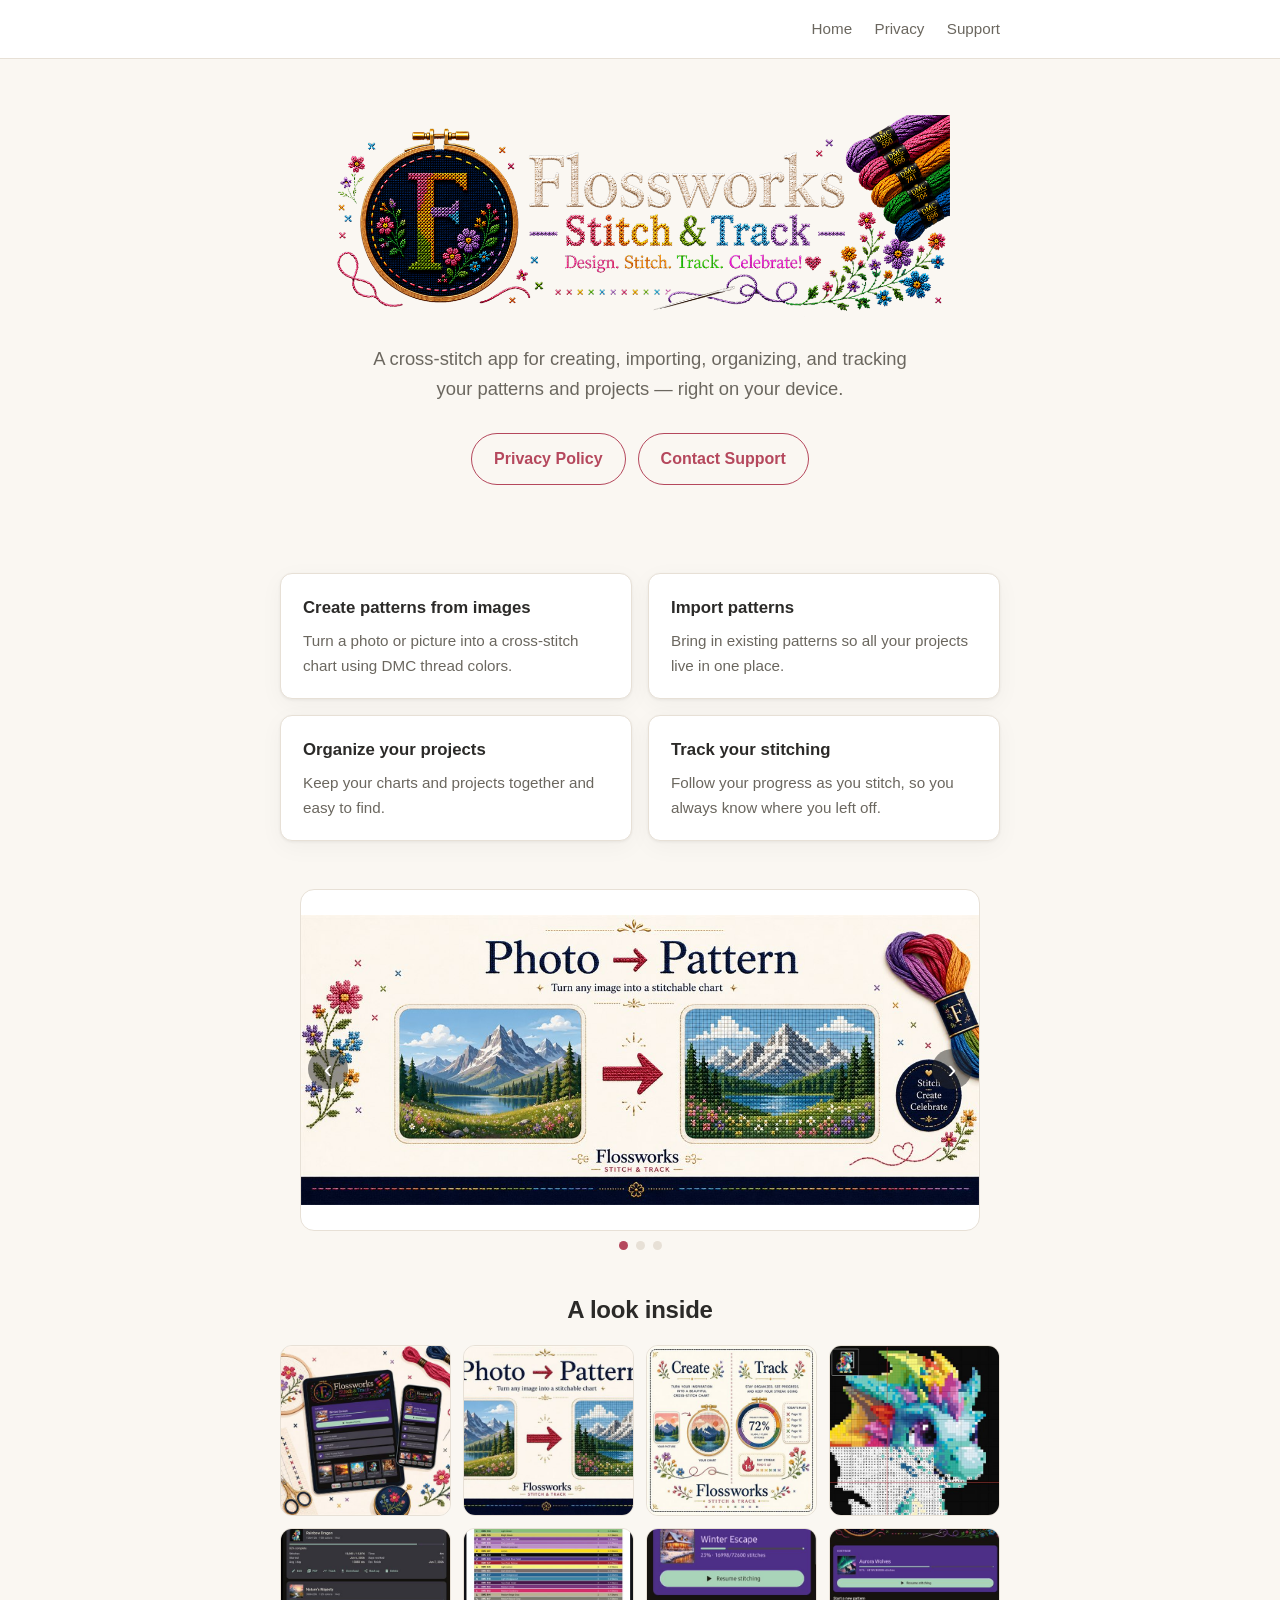
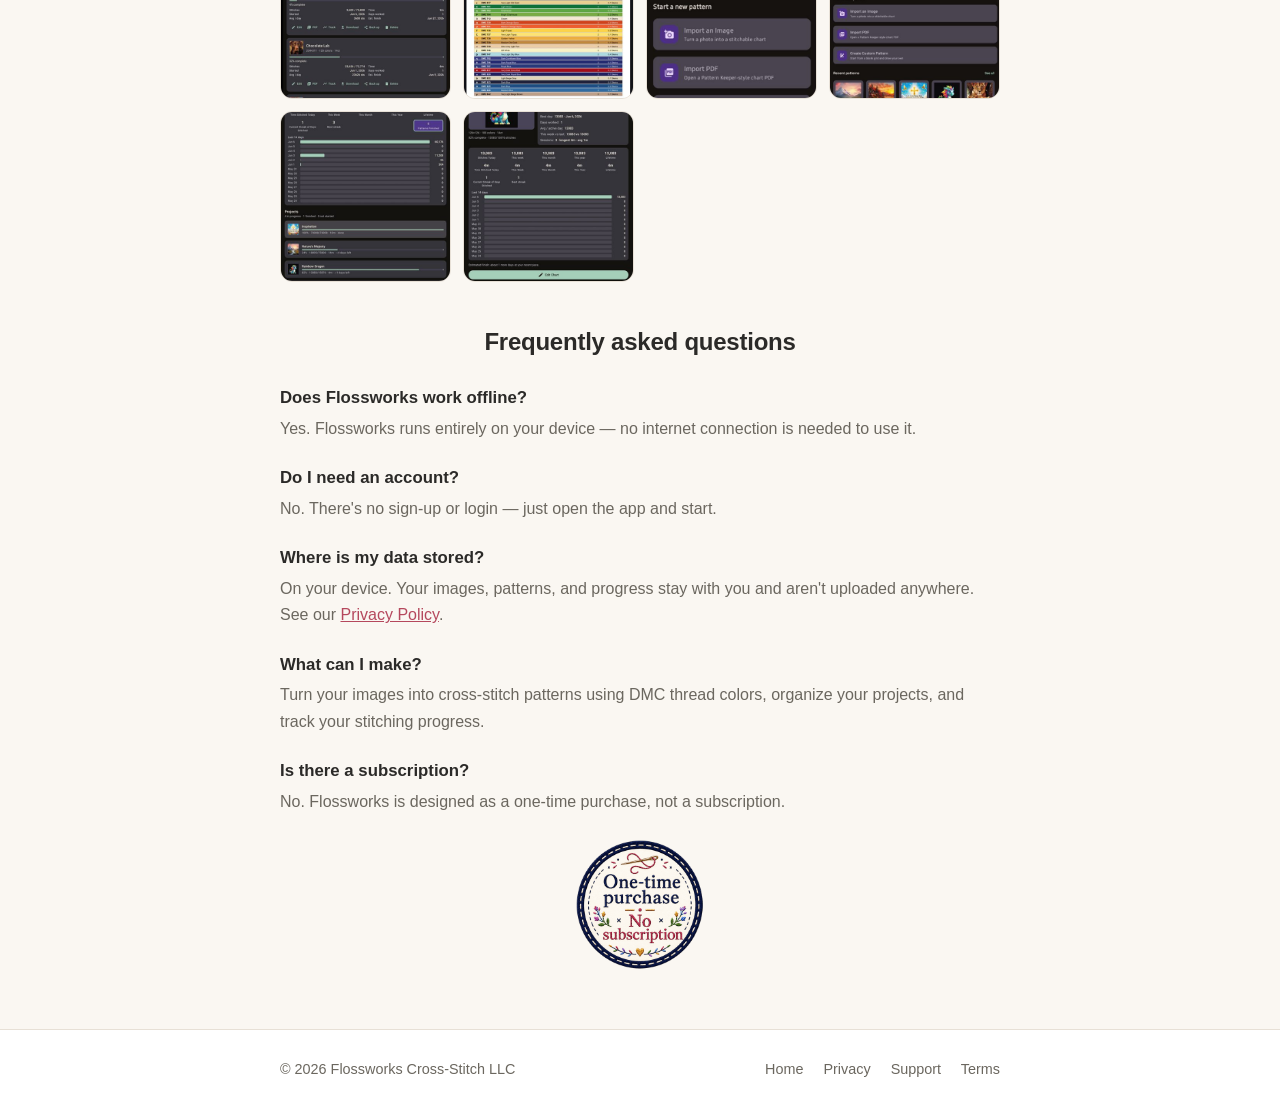
==== index.html @ 001a406a "Add auto-rotating featured strip above the grid (pause/reduced-motion aware); cache-bust v3" ====
<!DOCTYPE html>
<html lang="en">
<head>
  <meta charset="utf-8">
  <meta name="viewport" content="width=device-width, initial-scale=1">
  <title>Flossworks – Stitch &amp; Track | Cross-Stitch Pattern App</title>
  <meta name="description" content="Flossworks – Stitch & Track is a cross-stitch app that helps you create, import, organize, and track cross-stitch patterns and projects.">
  <link rel="canonical" href="https://flossworkscross-stitch.com/">
  <link rel="icon" href="/assets/favicon.png">
  <meta property="og:type" content="website">
  <meta property="og:title" content="Flossworks – Stitch &amp; Track">
  <meta property="og:description" content="Create, import, organize, and track cross-stitch patterns and projects — right on your device.">
  <meta property="og:url" content="https://flossworkscross-stitch.com/">
  <meta property="og:image" content="https://flossworkscross-stitch.com/assets/marketing/og-image.jpg">
  <meta property="og:image:width" content="1200">
  <meta property="og:image:height" content="630">
  <meta name="twitter:card" content="summary_large_image">
  <link rel="stylesheet" href="/styles.css?v=3">
</head>
<body>
  <header class="site-header">
    <div class="wrap">
      <nav class="nav" aria-label="Primary">
        <a href="/">Home</a>
        <a href="/privacy">Privacy</a>
        <a href="/support">Support</a>
      </nav>
    </div>
  </header>

  <main>
    <section class="hero">
      <div class="wrap">
        <h1 class="visually-hidden">Flossworks – Stitch &amp; Track</h1>
        <img class="hero-banner" src="/assets/banner.png" width="1200" height="400"
             alt="Flossworks – Stitch &amp; Track: Design. Stitch. Track. Celebrate!">
        <p class="tagline">A cross-stitch app for creating, importing, organizing, and tracking your patterns and projects — right on your device.</p>
        <div class="btn-row">
          <!-- Do NOT add a "Get it on Google Play" badge until the Play listing is confirmed live. -->
          <a class="btn secondary" href="/privacy">Privacy Policy</a>
          <a class="btn secondary" href="/support">Contact Support</a>
        </div>
      </div>
    </section>

    <section class="wrap">
      <div class="features">
        <div class="card">
          <h3>Create patterns from images</h3>
          <p>Turn a photo or picture into a cross-stitch chart using DMC thread colors.</p>
        </div>
        <div class="card">
          <h3>Import patterns</h3>
          <p>Bring in existing patterns so all your projects live in one place.</p>
        </div>
        <div class="card">
          <h3>Organize your projects</h3>
          <p>Keep your charts and projects together and easy to find.</p>
        </div>
        <div class="card">
          <h3>Track your stitching</h3>
          <p>Follow your progress as you stitch, so you always know where you left off.</p>
        </div>
      </div>
    </section>

    <section class="wrap featured-section">
      <div class="featured" data-featured aria-roledescription="carousel" aria-label="Featured highlights">
        <div class="featured-viewport">
          <ul class="featured-track">
            <li class="fslide"><img src="/assets/marketing/photo-to-pattern.jpg" width="1100" height="471" alt="Turn any photo into a stitchable cross-stitch chart"></li>
            <li class="fslide"><img src="/assets/marketing/create-track.jpg" width="900" height="900" alt="Create a chart from your picture, then track your stitching"></li>
            <li class="fslide"><img src="/assets/marketing/tablet-and-phone.jpg" width="1200" height="900" alt="Flossworks on a tablet and a phone"></li>
          </ul>
        </div>
        <button class="featured-btn prev" type="button" aria-label="Previous">&#8249;</button>
        <button class="featured-btn next" type="button" aria-label="Next">&#8250;</button>
        <div class="featured-dots"></div>
      </div>
    </section>

    <section class="wrap gallery-section">
      <h2 class="section-title">A look inside</h2>
      <ul class="gallery">
        <li><button class="gthumb" type="button" data-full="/assets/marketing/tablet-and-phone.jpg" data-cap="Create and track on phone or tablet"><img src="/assets/thumbs/tablet-and-phone.jpg" width="440" height="440" alt="Flossworks on a tablet and a phone" loading="lazy"></button></li>
        <li><button class="gthumb" type="button" data-full="/assets/marketing/photo-to-pattern.jpg" data-cap="Turn any photo into a stitchable chart"><img src="/assets/thumbs/photo-to-pattern.jpg" width="440" height="440" alt="Photo to pattern" loading="lazy"></button></li>
        <li><button class="gthumb" type="button" data-full="/assets/marketing/create-track.jpg" data-cap="Create your chart, then track every stitch"><img src="/assets/thumbs/create-track.jpg" width="440" height="440" alt="Create and track" loading="lazy"></button></li>
        <li><button class="gthumb" type="button" data-full="/assets/shots/tracker.png" data-cap="Track every stitch — live mini-map and per-color progress"><img src="/assets/thumbs/tracker.jpg" width="440" height="440" alt="Stitch tracker" loading="lazy"></button></li>
        <li><button class="gthumb" type="button" data-full="/assets/shots/import.png" data-cap="Import images, PDFs, backups — or create your own"><img src="/assets/thumbs/import.jpg" width="440" height="440" alt="Import options" loading="lazy"></button></li>
        <li><button class="gthumb" type="button" data-full="/assets/shots/legend.png" data-cap="Full DMC thread legend"><img src="/assets/thumbs/legend.jpg" width="440" height="440" alt="DMC thread legend" loading="lazy"></button></li>
        <li><button class="gthumb" type="button" data-full="/assets/shots/home-phone.png" data-cap="Home — on your phone"><img src="/assets/thumbs/home-phone.jpg" width="440" height="440" alt="Home on a phone" loading="lazy"></button></li>
        <li><button class="gthumb" type="button" data-full="/assets/shots/home-tablet.png" data-cap="Home — on your tablet"><img src="/assets/thumbs/home-tablet.jpg" width="440" height="440" alt="Home on a tablet" loading="lazy"></button></li>
        <li><button class="gthumb" type="button" data-full="/assets/shots/stats-overall.png" data-cap="Overall stats — lifetime stitches, streaks, and 14-day history"><img src="/assets/thumbs/stats-overall.jpg" width="440" height="440" alt="Overall stats and progress" loading="lazy"></button></li>
        <li><button class="gthumb" type="button" data-full="/assets/shots/stats-pattern.png" data-cap="Per-pattern stats — pace, sessions, and finish estimate"><img src="/assets/thumbs/stats-pattern.jpg" width="440" height="440" alt="Per-pattern stats and progress" loading="lazy"></button></li>
      </ul>
    </section>

    <div class="lightbox" id="lightbox" hidden role="dialog" aria-label="Screenshot viewer">
      <button class="lb-btn lb-close" type="button" aria-label="Close">&times;</button>
      <button class="lb-btn lb-prev" type="button" aria-label="Previous">&#8249;</button>
      <figure class="lb-figure">
        <img class="lb-img" src="" alt="">
        <figcaption class="lb-cap"></figcaption>
      </figure>
      <button class="lb-btn lb-next" type="button" aria-label="Next">&#8250;</button>
    </div>

    <section class="wrap faq">
      <h2>Frequently asked questions</h2>
      <h3>Does Flossworks work offline?</h3>
      <p>Yes. Flossworks runs entirely on your device — no internet connection is needed to use it.</p>
      <h3>Do I need an account?</h3>
      <p>No. There's no sign-up or login — just open the app and start.</p>
      <h3>Where is my data stored?</h3>
      <p>On your device. Your images, patterns, and progress stay with you and aren't uploaded anywhere. See our <a href="/privacy">Privacy Policy</a>.</p>
      <h3>What can I make?</h3>
      <p>Turn your images into cross-stitch patterns using DMC thread colors, organize your projects, and track your stitching progress.</p>
      <h3>Is there a subscription?</h3>
      <p>No. Flossworks is designed as a one-time purchase, not a subscription.</p>
      <img class="badge" src="/assets/marketing/no-subscription.png" width="440" height="440" alt="One-time purchase, no subscription">
    </section>
  </main>

  <footer class="site-footer">
    <div class="wrap">
      <div>&copy; 2026 Flossworks Cross-Stitch LLC</div>
      <nav aria-label="Footer">
        <a href="/">Home</a>
        <a href="/privacy">Privacy</a>
        <a href="/support">Support</a>
        <a href="/terms">Terms</a>
      </nav>
    </div>
  </footer>
  <script src="/site.js?v=3" defer></script>
</body>
</html>
---- styles.css ----
/* Flossworks website — shared styles
   Plain CSS, no dependencies. Edit colors via the :root variables below. */

:root {
  --bg: #faf7f2;
  --surface: #ffffff;
  --ink: #2b2a28;
  --muted: #6b675f;
  --accent: #b5485d;      /* cross-stitch floss red */
  --accent-dark: #8f3548;
  --line: #e7e0d6;
  --max-width: 760px;
  --radius: 12px;
  --shadow: 0 1px 3px rgba(0, 0, 0, 0.06), 0 6px 24px rgba(0, 0, 0, 0.04);
}

* { box-sizing: border-box; }

html { -webkit-text-size-adjust: 100%; }

body {
  margin: 0;
  background: var(--bg);
  color: var(--ink);
  font: 16px/1.65 -apple-system, BlinkMacSystemFont, "Segoe UI", Roboto, Helvetica, Arial, sans-serif;
}

a { color: var(--accent); }
a:hover { color: var(--accent-dark); }

.wrap {
  max-width: var(--max-width);
  margin: 0 auto;
  padding: 0 20px;
}

/* Header / nav */
.site-header {
  border-bottom: 1px solid var(--line);
  background: var(--surface);
}
.site-header .wrap {
  display: flex;
  align-items: center;
  justify-content: flex-end;
  gap: 16px;
  padding-top: 16px;
  padding-bottom: 16px;
  flex-wrap: wrap;
}
.nav a {
  margin-left: 18px;
  text-decoration: none;
  color: var(--muted);
  font-size: 0.95rem;
}
.nav a:hover { color: var(--accent); }

/* Visually hidden but available to screen readers / SEO */
.visually-hidden {
  position: absolute;
  width: 1px; height: 1px;
  padding: 0; margin: -1px;
  overflow: hidden;
  clip: rect(0, 0, 0, 0);
  white-space: nowrap;
  border: 0;
}

/* Hero */
.hero {
  padding: 56px 0 40px;
  text-align: center;
}
.hero h1 {
  font-size: 2.2rem;
  line-height: 1.15;
  margin: 0 0 12px;
  letter-spacing: -0.02em;
}
.hero-banner {
  display: block;
  width: 100%;
  max-width: 620px;
  height: auto;
  margin: 0 auto 22px;
}
.hero p.tagline {
  font-size: 1.15rem;
  color: var(--muted);
  max-width: 540px;
  margin: 0 auto 28px;
}

/* Buttons */
.btn {
  display: inline-block;
  padding: 12px 22px;
  border-radius: 999px;
  background: var(--accent);
  color: #fff;
  text-decoration: none;
  font-weight: 600;
  transition: background 0.15s ease;
}
.btn:hover { background: var(--accent-dark); color: #fff; }
.btn.secondary {
  background: transparent;
  color: var(--accent);
  border: 1.5px solid var(--accent);
}
.btn.secondary:hover { background: rgba(181, 72, 93, 0.08); color: var(--accent-dark); }
.btn-row { display: flex; gap: 12px; justify-content: center; flex-wrap: wrap; }

/* Feature cards */
.features {
  display: grid;
  grid-template-columns: repeat(2, 1fr);
  gap: 16px;
  margin: 48px 0;
}
.card {
  background: var(--surface);
  border: 1px solid var(--line);
  border-radius: var(--radius);
  padding: 20px 22px;
  box-shadow: var(--shadow);
}
.card h3 { margin: 0 0 6px; font-size: 1.05rem; }
.card p { margin: 0; color: var(--muted); font-size: 0.95rem; }

/* Marketing sections */
.section-title { text-align: center; font-size: 1.5rem; letter-spacing: -0.01em; margin: 8px 0 16px; }
/* Unified gallery + lightbox */
.gallery-section { margin: 40px auto; }
.gallery { list-style: none; margin: 16px 0 0; padding: 0; display: grid; grid-template-columns: repeat(auto-fill, minmax(150px, 1fr)); gap: 12px; }
.gallery li { margin: 0; }
.gthumb { display: block; width: 100%; padding: 0; border: 1px solid var(--line); border-radius: 12px; overflow: hidden; background: #fff; cursor: pointer; }
.gthumb img { display: block; width: 100%; height: auto; aspect-ratio: 1 / 1; object-fit: cover; transition: transform .2s ease; }
.gthumb:hover img, .gthumb:focus-visible img { transform: scale(1.05); }

.lightbox { position: fixed; inset: 0; background: rgba(20, 18, 16, .88); display: flex; align-items: center; justify-content: center; z-index: 1000; padding: 20px; }
.lightbox[hidden] { display: none; }
.lb-figure { margin: 0; text-align: center; }
.lb-img { max-width: 92vw; max-height: 80vh; width: auto; height: auto; border-radius: 12px; background: #fff; }
.lb-cap { color: #f3eee6; margin: 10px 0 0; font-size: .95rem; }
.lb-btn { position: absolute; background: rgba(255, 255, 255, .14); color: #fff; border: none; border-radius: 50%; cursor: pointer; line-height: 1; }
.lb-btn:hover { background: var(--accent); }
.lb-close { top: 16px; right: 18px; width: 44px; height: 44px; font-size: 1.9rem; }
.lb-prev, .lb-next { top: 50%; transform: translateY(-50%); width: 48px; height: 48px; font-size: 2rem; }
.lb-prev { left: 14px; }
.lb-next { right: 14px; }

/* Featured auto-rotating strip */
.featured-section { margin: 36px auto 8px; }
.featured { position: relative; max-width: 680px; margin: 0 auto; }
.featured-viewport { overflow: hidden; border-radius: 14px; border: 1px solid var(--line); background: #fff; }
.featured-track { display: flex; margin: 0; padding: 0; list-style: none; transition: transform .5s ease; }
.fslide { min-width: 100%; box-sizing: border-box; display: flex; align-items: center; justify-content: center; height: 340px; }
.fslide img { max-width: 100%; max-height: 340px; width: auto; height: auto; object-fit: contain; display: block; }
.featured-btn { position: absolute; top: 50%; transform: translateY(-50%); border: none; background: rgba(43, 42, 40, .5); color: #fff; width: 40px; height: 40px; border-radius: 50%; font-size: 1.6rem; line-height: 1; cursor: pointer; }
.featured-btn.prev { left: 8px; }
.featured-btn.next { right: 8px; }
.featured-btn:hover { background: var(--accent); }
.featured-dots { display: flex; gap: 8px; justify-content: center; margin-top: 10px; }
.featured-dots button { width: 9px; height: 9px; padding: 0; border: none; border-radius: 50%; background: var(--line); cursor: pointer; }
.featured-dots button[aria-current="true"] { background: var(--accent); }
@media (max-width: 600px) { .fslide { height: 240px; } .fslide img { max-height: 240px; } }

.badge { display: block; width: 150px; height: auto; margin: 16px auto 0; }

/* FAQ */
.faq { margin: 8px auto 40px; }
.faq h2 { text-align: center; font-size: 1.5rem; margin: 8px 0 4px; letter-spacing: -0.01em; }
.faq h3 { font-size: 1.05rem; margin: 22px 0 4px; }
.faq p { margin: 0; color: var(--muted); }

/* Content pages */
main.page { padding: 40px 0 64px; }
main.page h1 { font-size: 1.9rem; letter-spacing: -0.02em; margin: 0 0 4px; }
main.page h2 { font-size: 1.25rem; margin: 36px 0 8px; }
main.page h3 { font-size: 1.05rem; margin: 24px 0 4px; }
.effective { color: var(--muted); font-size: 0.9rem; margin: 0 0 8px; }
.lead { font-size: 1.05rem; color: var(--ink); }
main.page ul { padding-left: 22px; }
main.page li { margin: 4px 0; }

.callout {
  background: #fbf3e9;
  border: 1px solid #efd9bf;
  border-radius: var(--radius);
  padding: 14px 18px;
  margin: 20px 0;
  font-size: 0.95rem;
}

/* Footer */
.site-footer {
  border-top: 1px solid var(--line);
  background: var(--surface);
  margin-top: 48px;
}
.site-footer .wrap {
  padding: 28px 20px;
  display: flex;
  justify-content: space-between;
  gap: 16px;
  flex-wrap: wrap;
  font-size: 0.9rem;
  color: var(--muted);
}
.site-footer a { color: var(--muted); text-decoration: none; margin-left: 16px; }
.site-footer a:first-child { margin-left: 0; }
.site-footer a:hover { color: var(--accent); }

/* 404 */
.center-screen {
  min-height: 60vh;
  display: flex;
  flex-direction: column;
  align-items: center;
  justify-content: center;
  text-align: center;
  padding: 40px 20px;
}

@media (max-width: 600px) {
  .hero { padding: 44px 0 28px; }
  .hero h1 { font-size: 1.7rem; }
  .features { grid-template-columns: 1fr; }
  .site-footer .wrap { flex-direction: column; gap: 8px; }
  .site-footer a { margin-left: 0; margin-right: 16px; }
}
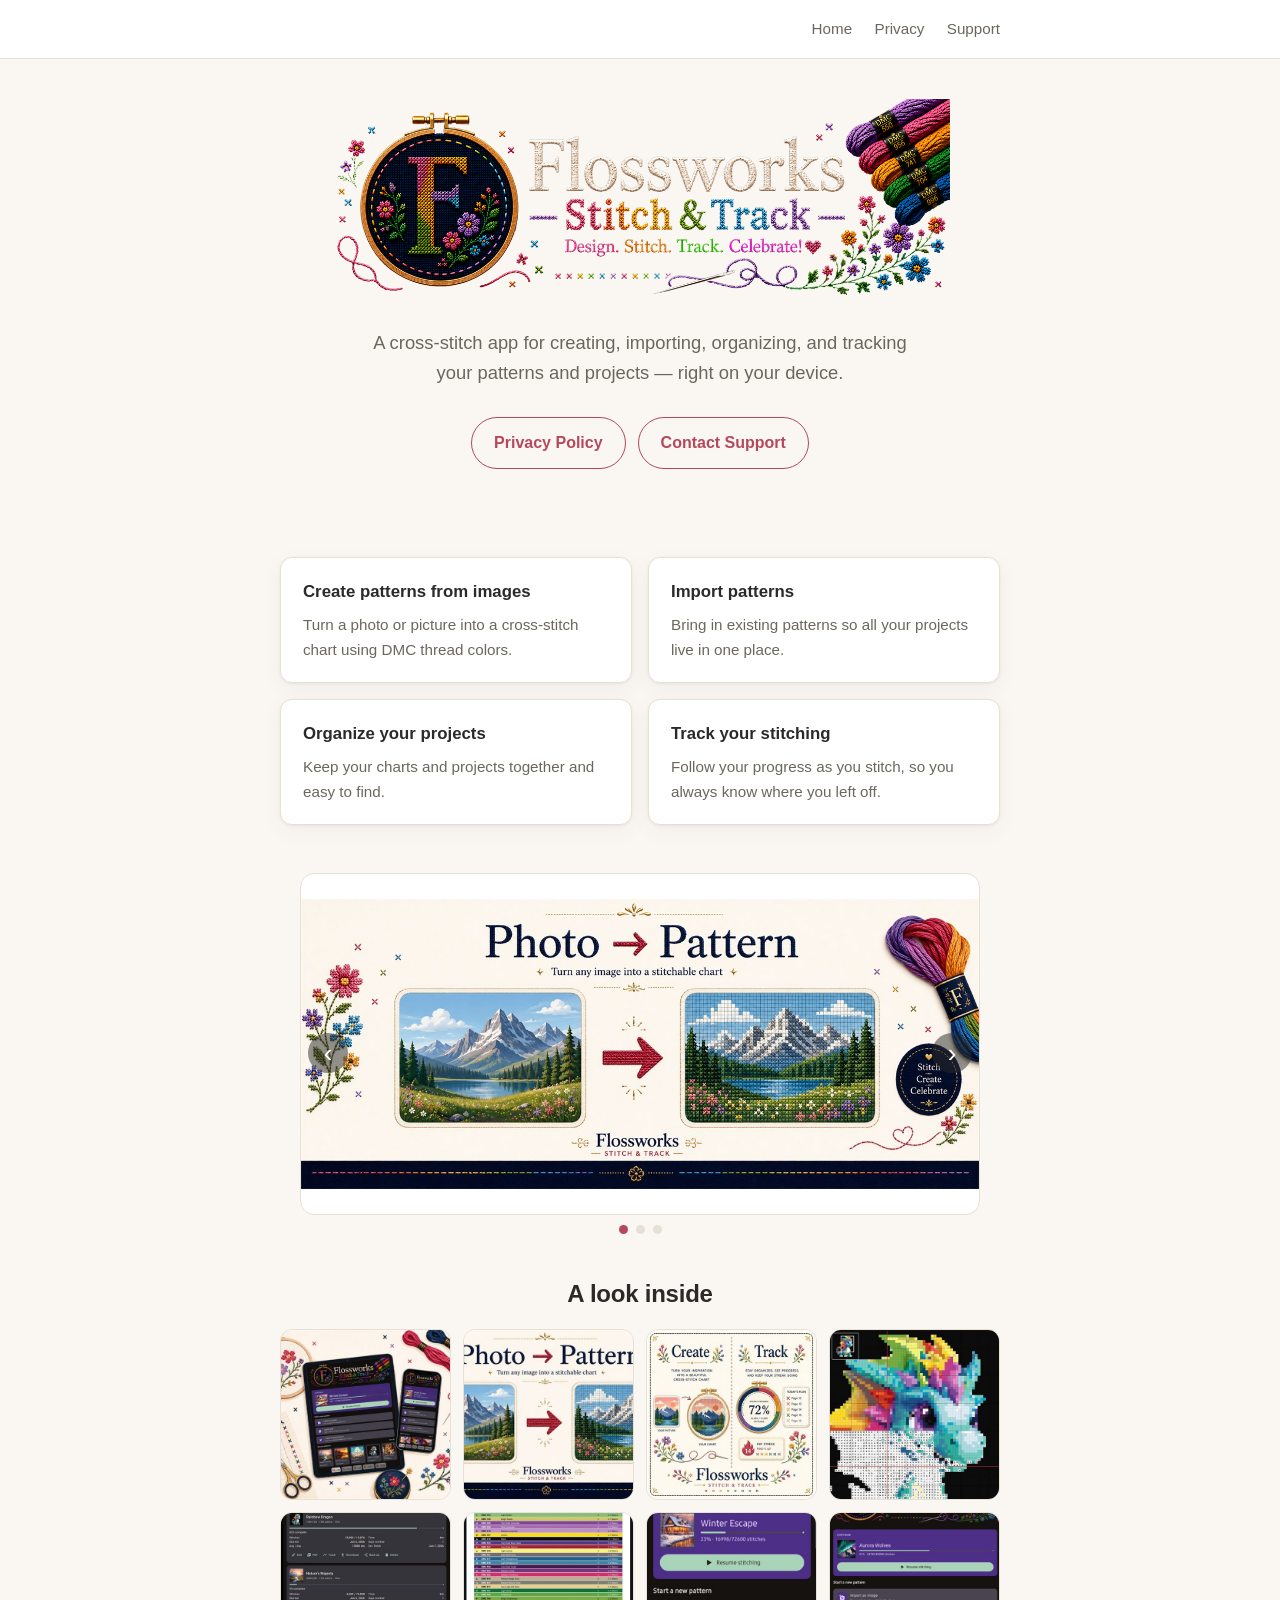
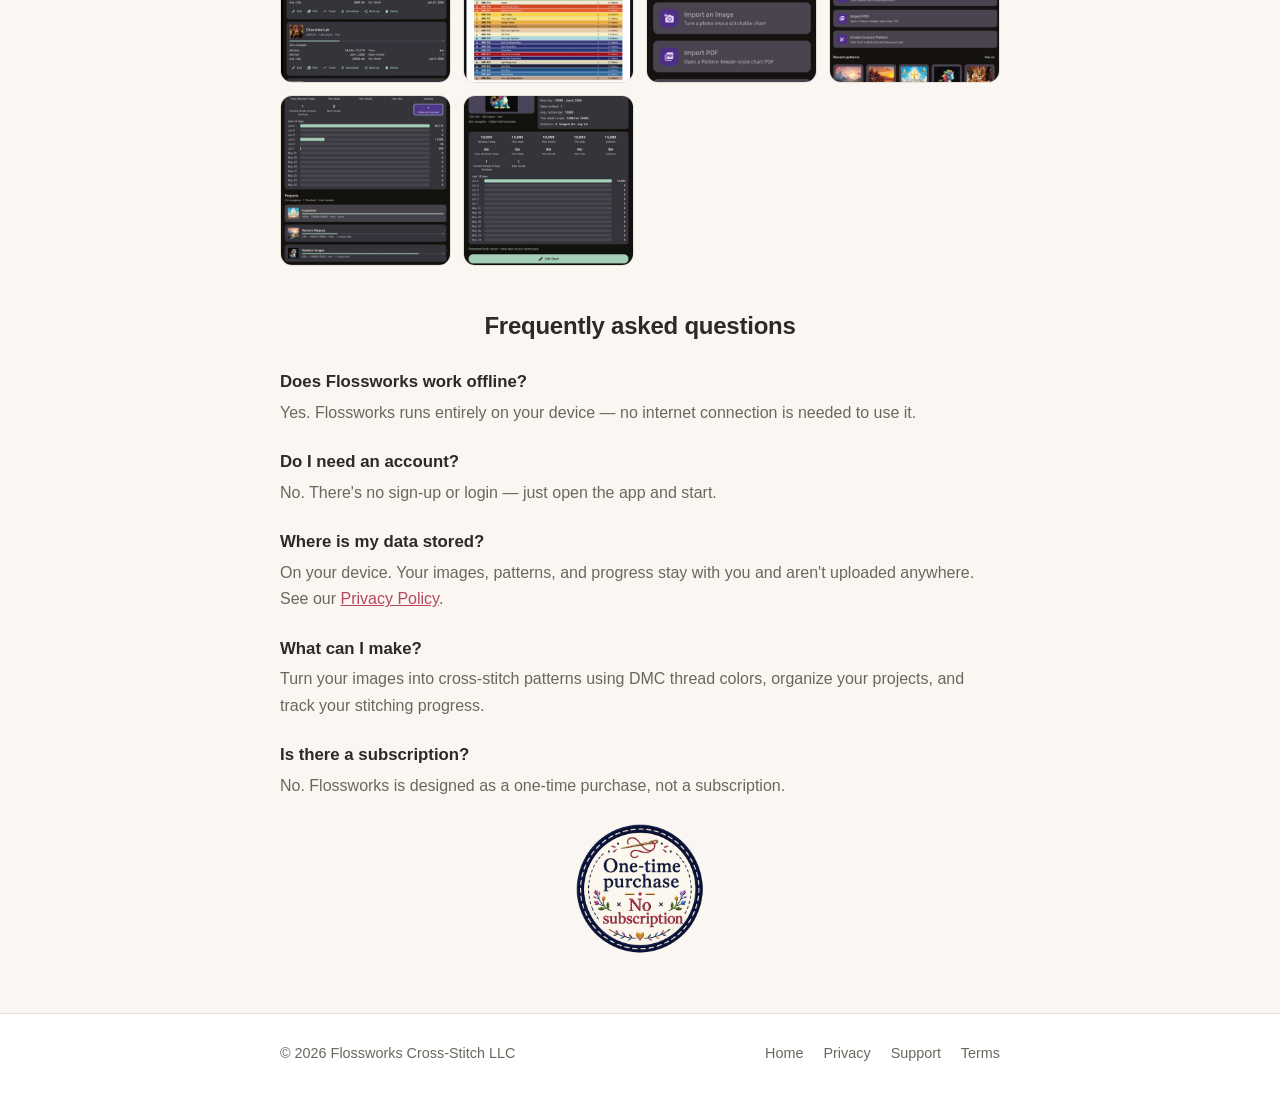
==== commit 5c606c70: "Align hero banner vertical position across all pages (equal top padding); cache-bust v4" ====
--- a/index.html
+++ b/index.html
@@ -15,7 +15,7 @@
   <meta property="og:image:width" content="1200">
   <meta property="og:image:height" content="630">
   <meta name="twitter:card" content="summary_large_image">
-  <link rel="stylesheet" href="/styles.css?v=3">
+  <link rel="stylesheet" href="/styles.css?v=4">
 </head>
 <body>
   <header class="site-header">
--- a/styles.css
+++ b/styles.css
@@ -69,7 +69,7 @@
 
 /* Hero */
 .hero {
-  padding: 56px 0 40px;
+  padding: 40px 0 40px;
   text-align: center;
 }
 .hero h1 {
@@ -225,7 +225,7 @@
 }
 
 @media (max-width: 600px) {
-  .hero { padding: 44px 0 28px; }
+  .hero { padding: 40px 0 28px; }
   .hero h1 { font-size: 1.7rem; }
   .features { grid-template-columns: 1fr; }
   .site-footer .wrap { flex-direction: column; gap: 8px; }
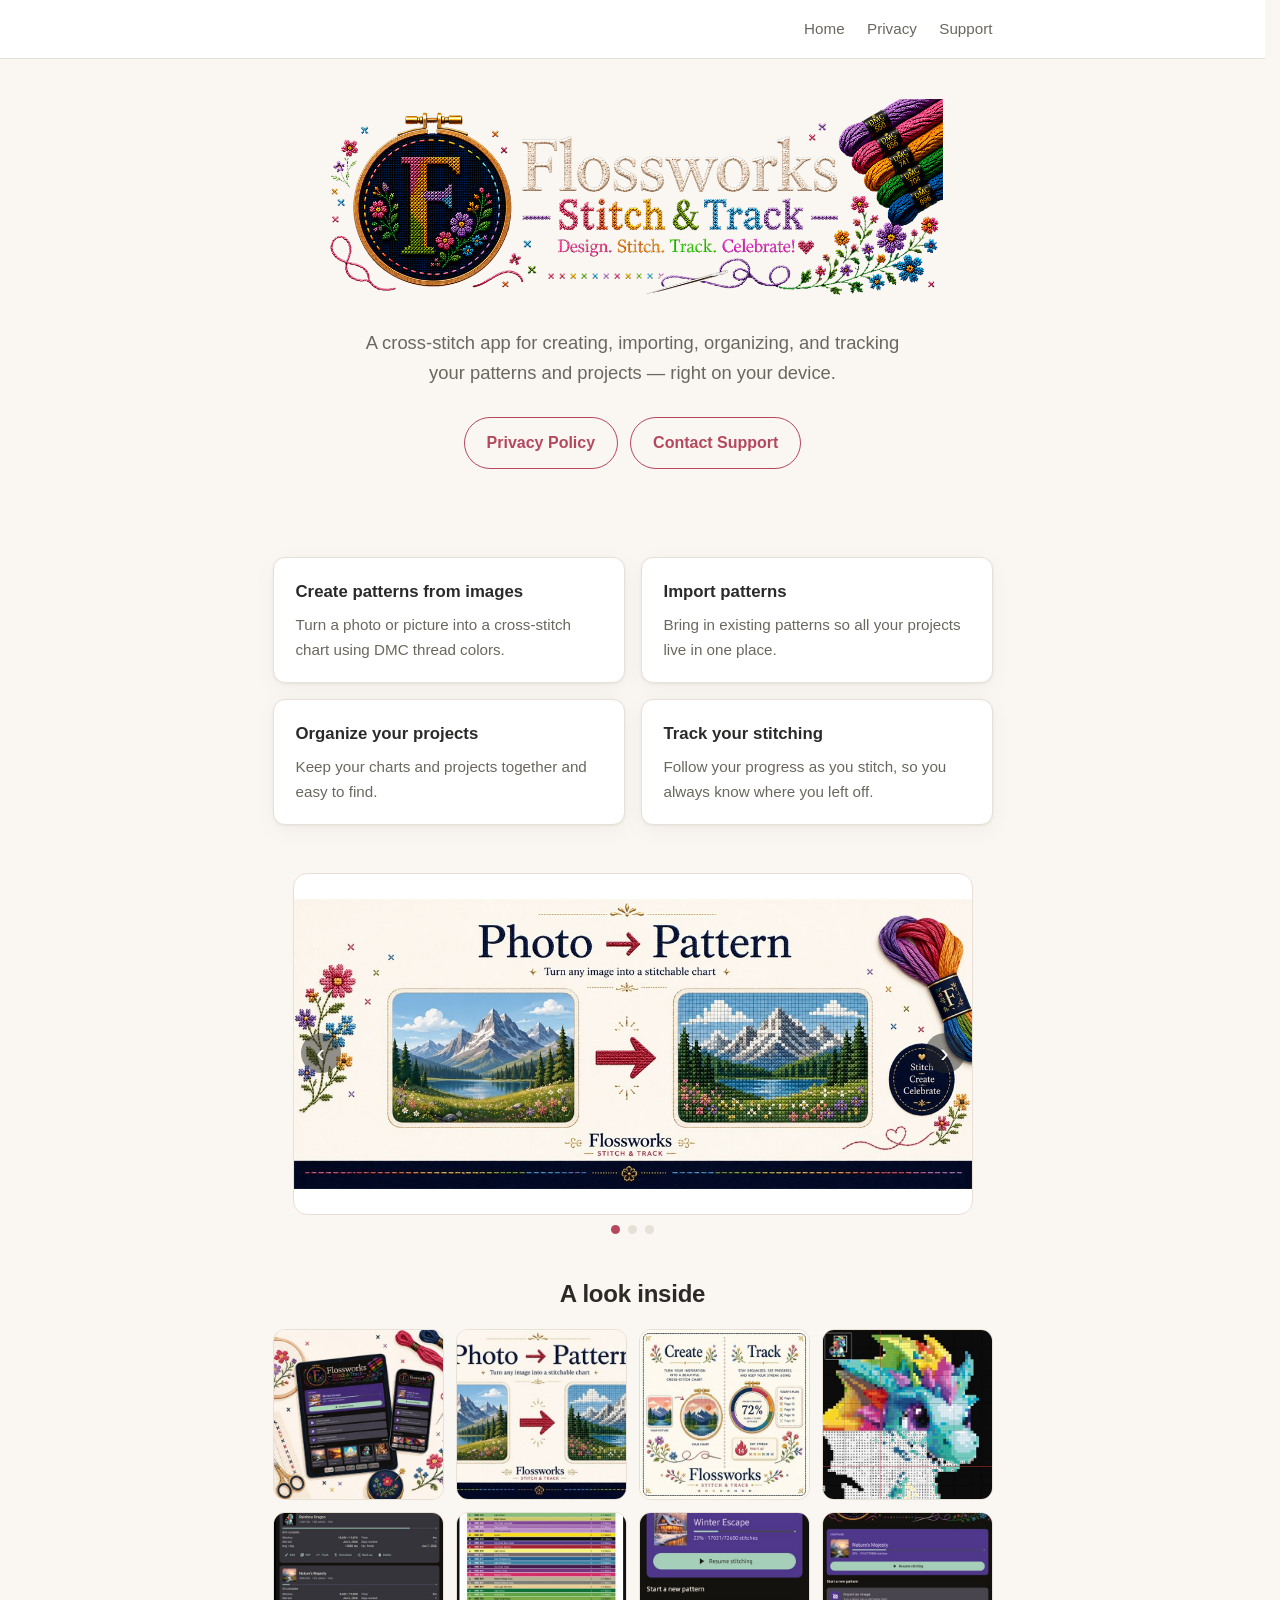
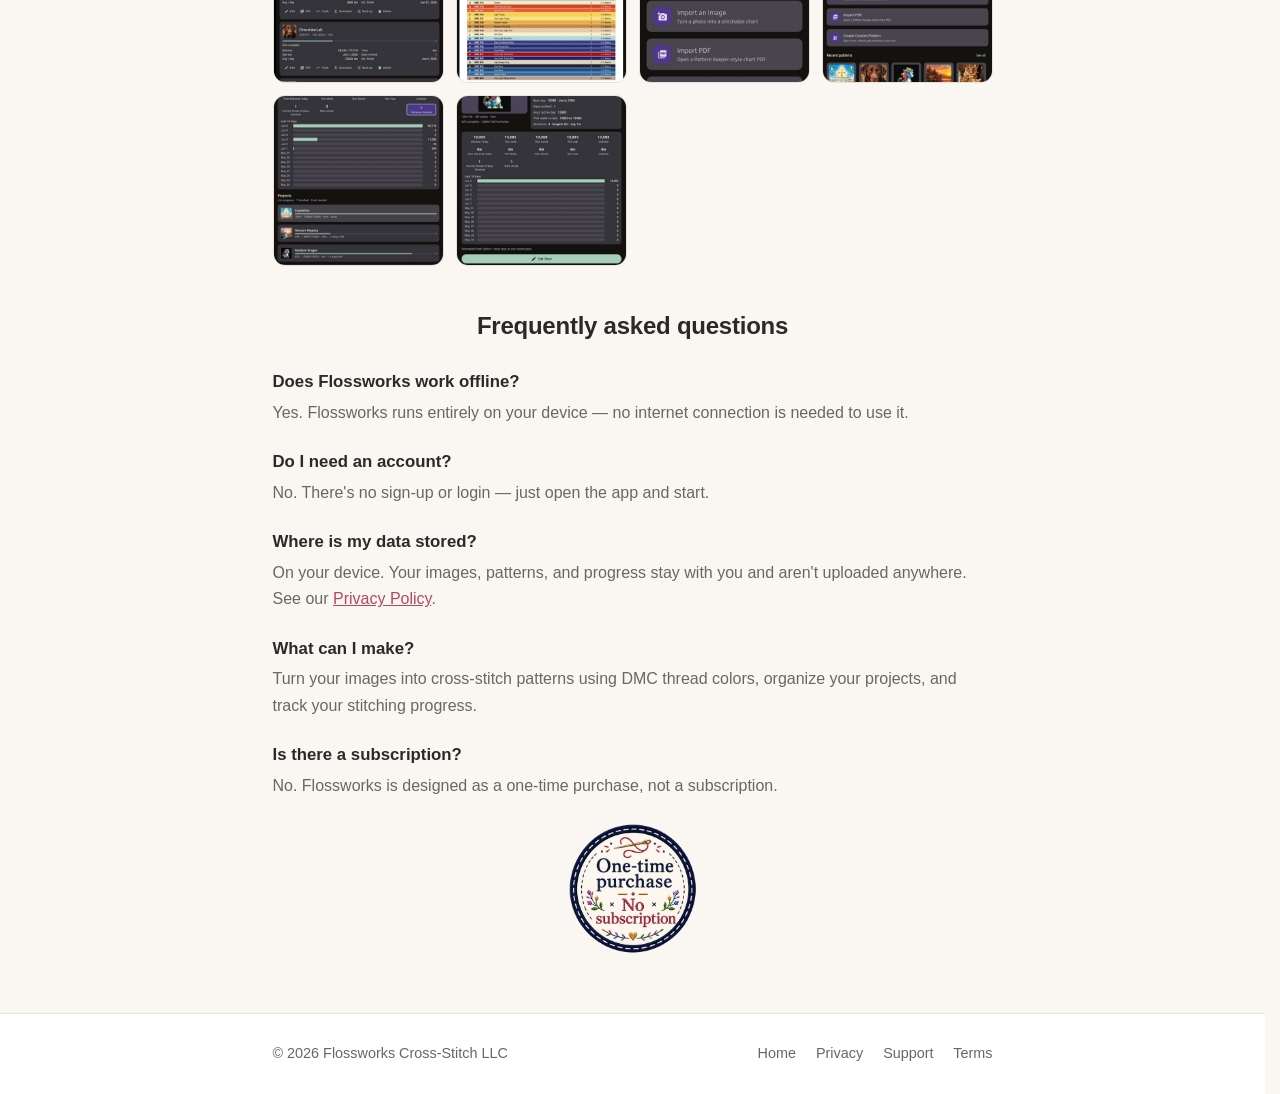
==== commit 65c3071d: "High-res home screenshots; reserve scrollbar gutter to stop horizontal banner shift on short pages; " ====
--- a/index.html
+++ b/index.html
@@ -15,7 +15,7 @@
   <meta property="og:image:width" content="1200">
   <meta property="og:image:height" content="630">
   <meta name="twitter:card" content="summary_large_image">
-  <link rel="stylesheet" href="/styles.css?v=4">
+  <link rel="stylesheet" href="/styles.css?v=5">
 </head>
 <body>
   <header class="site-header">
--- a/styles.css
+++ b/styles.css
@@ -16,7 +16,7 @@
 
 * { box-sizing: border-box; }
 
-html { -webkit-text-size-adjust: 100%; }
+html { -webkit-text-size-adjust: 100%; scrollbar-gutter: stable; overflow-y: scroll; }
 
 body {
   margin: 0;
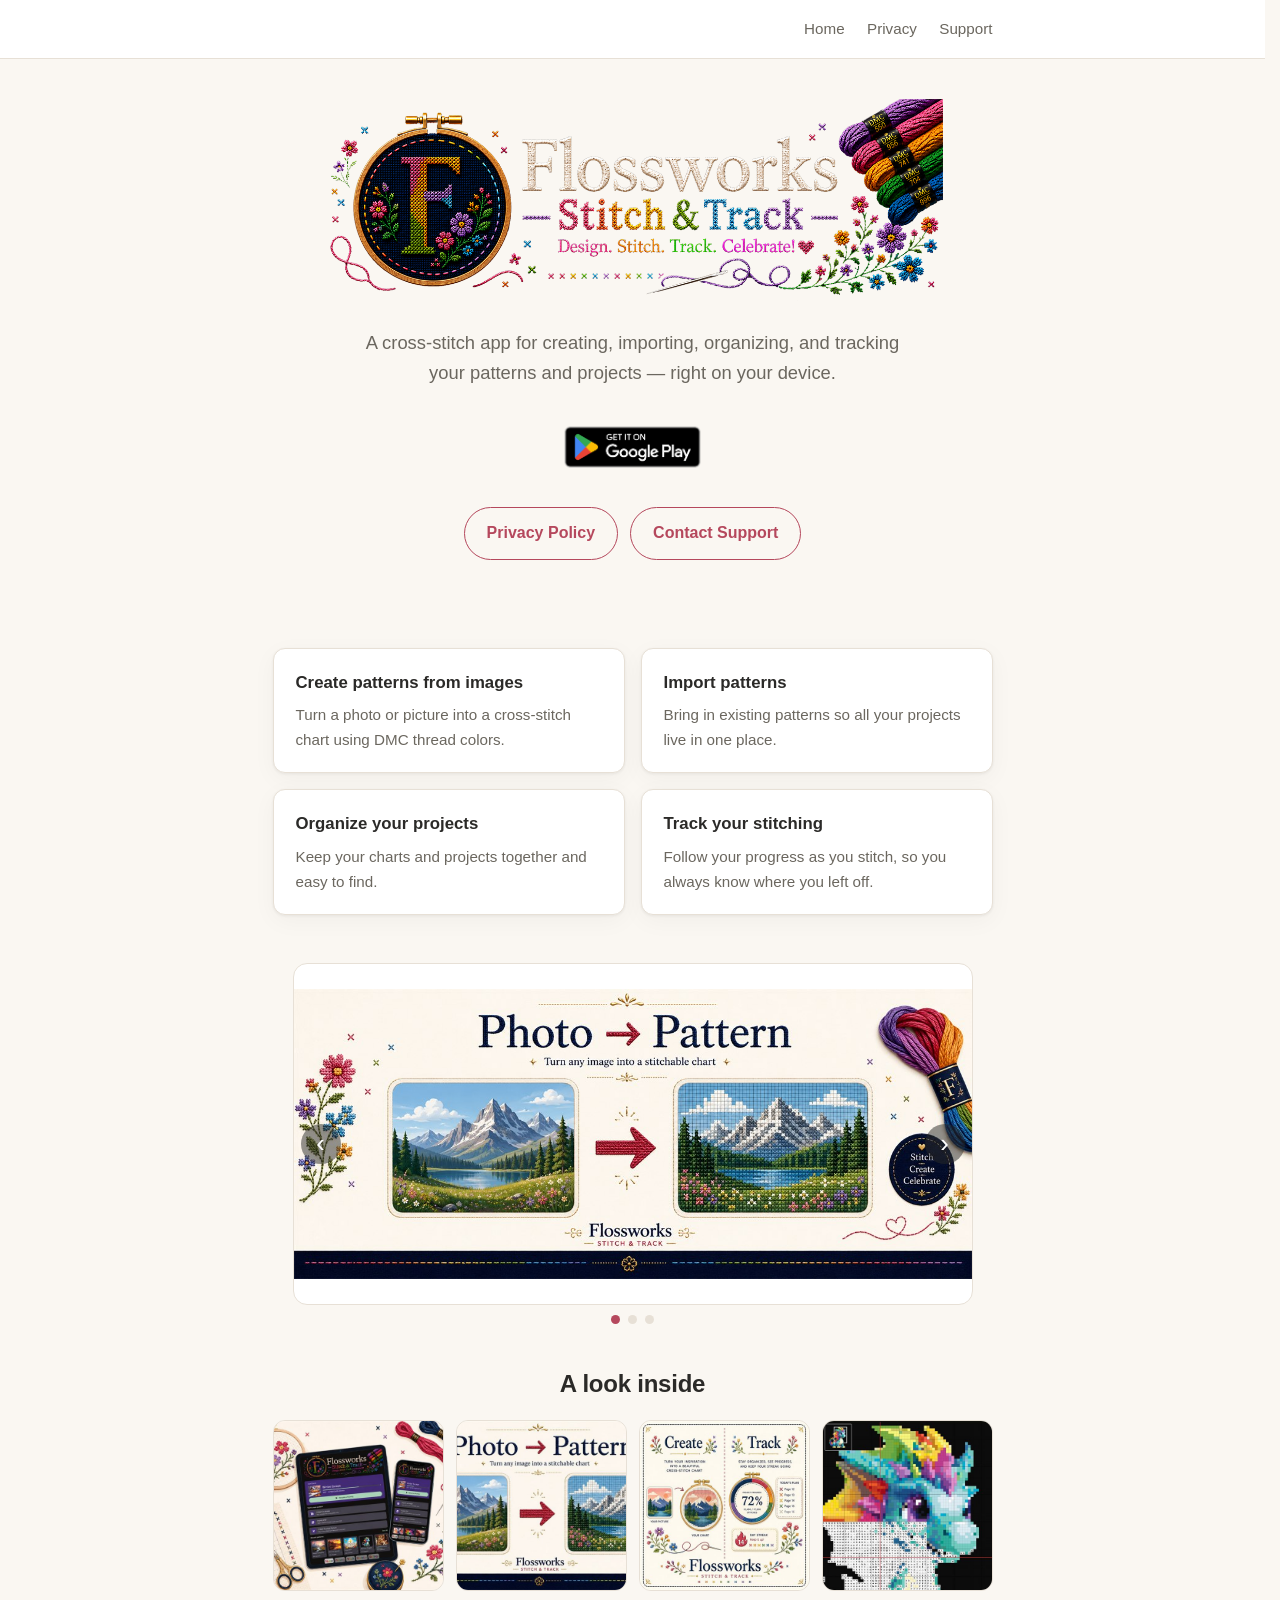
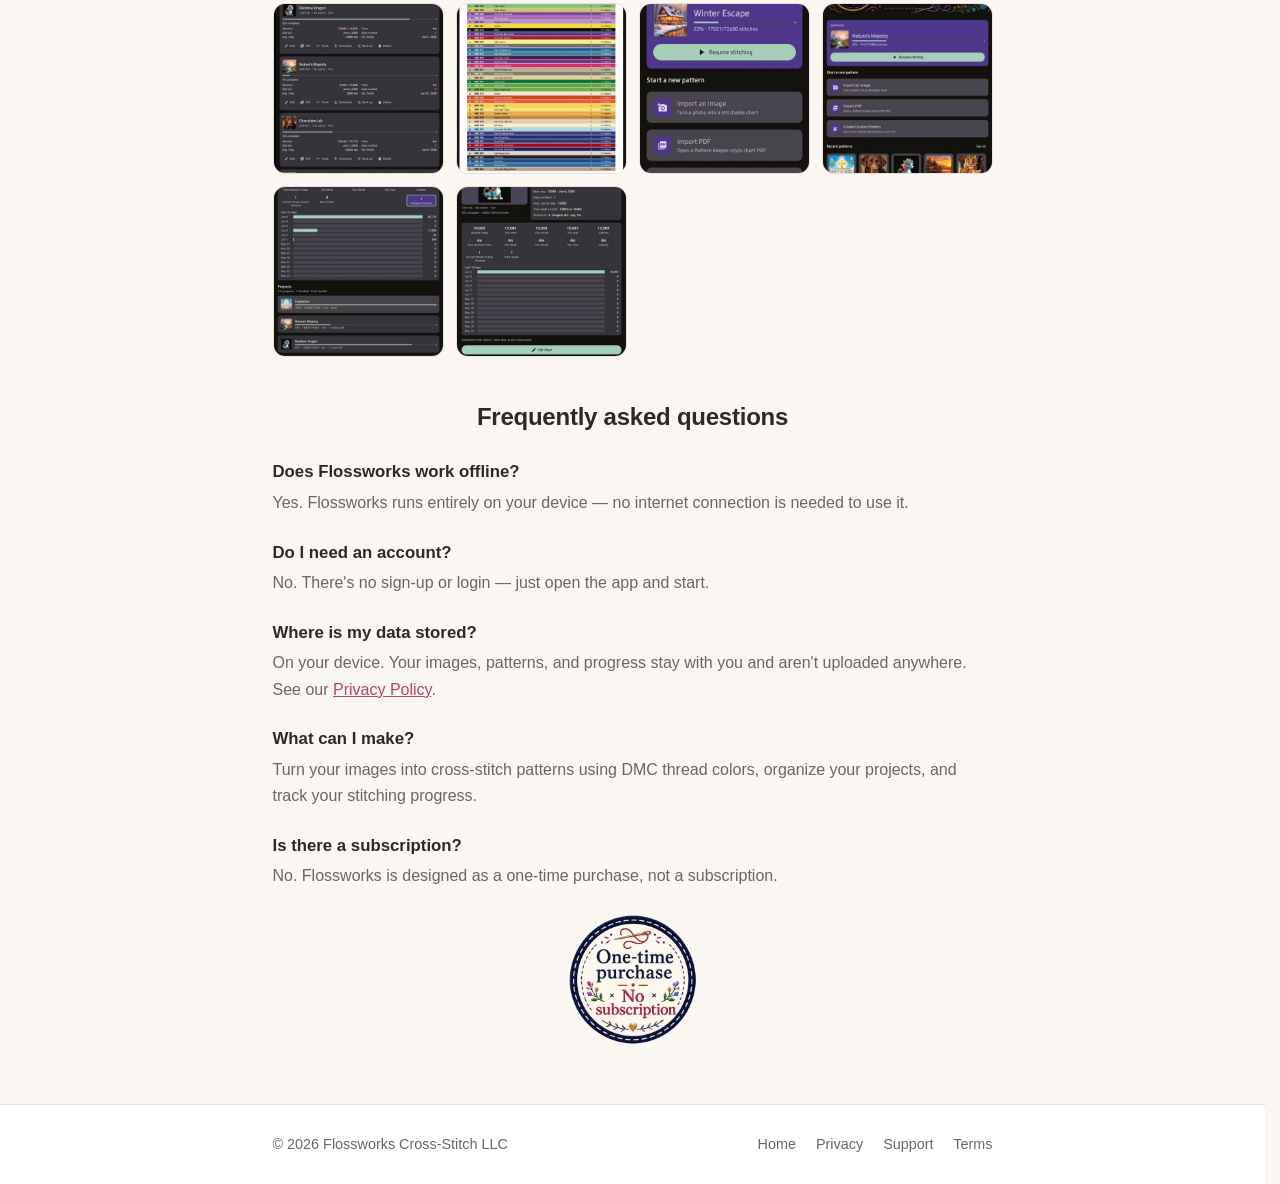
==== commit 9a6e0ae4: "Add official Get it on Google Play badge to landing hero (app now published); cache-bust v6" ====
--- a/index.html
+++ b/index.html
@@ -15,7 +15,7 @@
   <meta property="og:image:width" content="1200">
   <meta property="og:image:height" content="630">
   <meta name="twitter:card" content="summary_large_image">
-  <link rel="stylesheet" href="/styles.css?v=5">
+  <link rel="stylesheet" href="/styles.css?v=6">
 </head>
 <body>
   <header class="site-header">
@@ -35,8 +35,13 @@
         <img class="hero-banner" src="/assets/banner.png" width="1200" height="400"
              alt="Flossworks – Stitch &amp; Track: Design. Stitch. Track. Celebrate!">
         <p class="tagline">A cross-stitch app for creating, importing, organizing, and tracking your patterns and projects — right on your device.</p>
+        <p class="store-cta">
+          <a class="play-badge" href="https://play.google.com/store/apps/details?id=com.caybin.crossstitchstudio"
+             target="_blank" rel="noopener" aria-label="Get Flossworks – Stitch &amp; Track on Google Play">
+            <img src="/assets/google-play-badge.png" width="646" height="250" alt="Get it on Google Play">
+          </a>
+        </p>
         <div class="btn-row">
-          <!-- Do NOT add a "Get it on Google Play" badge until the Play listing is confirmed live. -->
           <a class="btn secondary" href="/privacy">Privacy Policy</a>
           <a class="btn secondary" href="/support">Contact Support</a>
         </div>
--- a/styles.css
+++ b/styles.css
@@ -111,6 +111,11 @@
 }
 .btn.secondary:hover { background: rgba(181, 72, 93, 0.08); color: var(--accent-dark); }
 .btn-row { display: flex; gap: 12px; justify-content: center; flex-wrap: wrap; }
+
+/* Official Google Play badge (artwork unmodified per Google brand guidelines) */
+.store-cta { margin: 0 0 22px; text-align: center; }
+.play-badge { display: inline-block; }
+.play-badge img { height: 60px; width: auto; display: block; }
 
 /* Feature cards */
 .features {
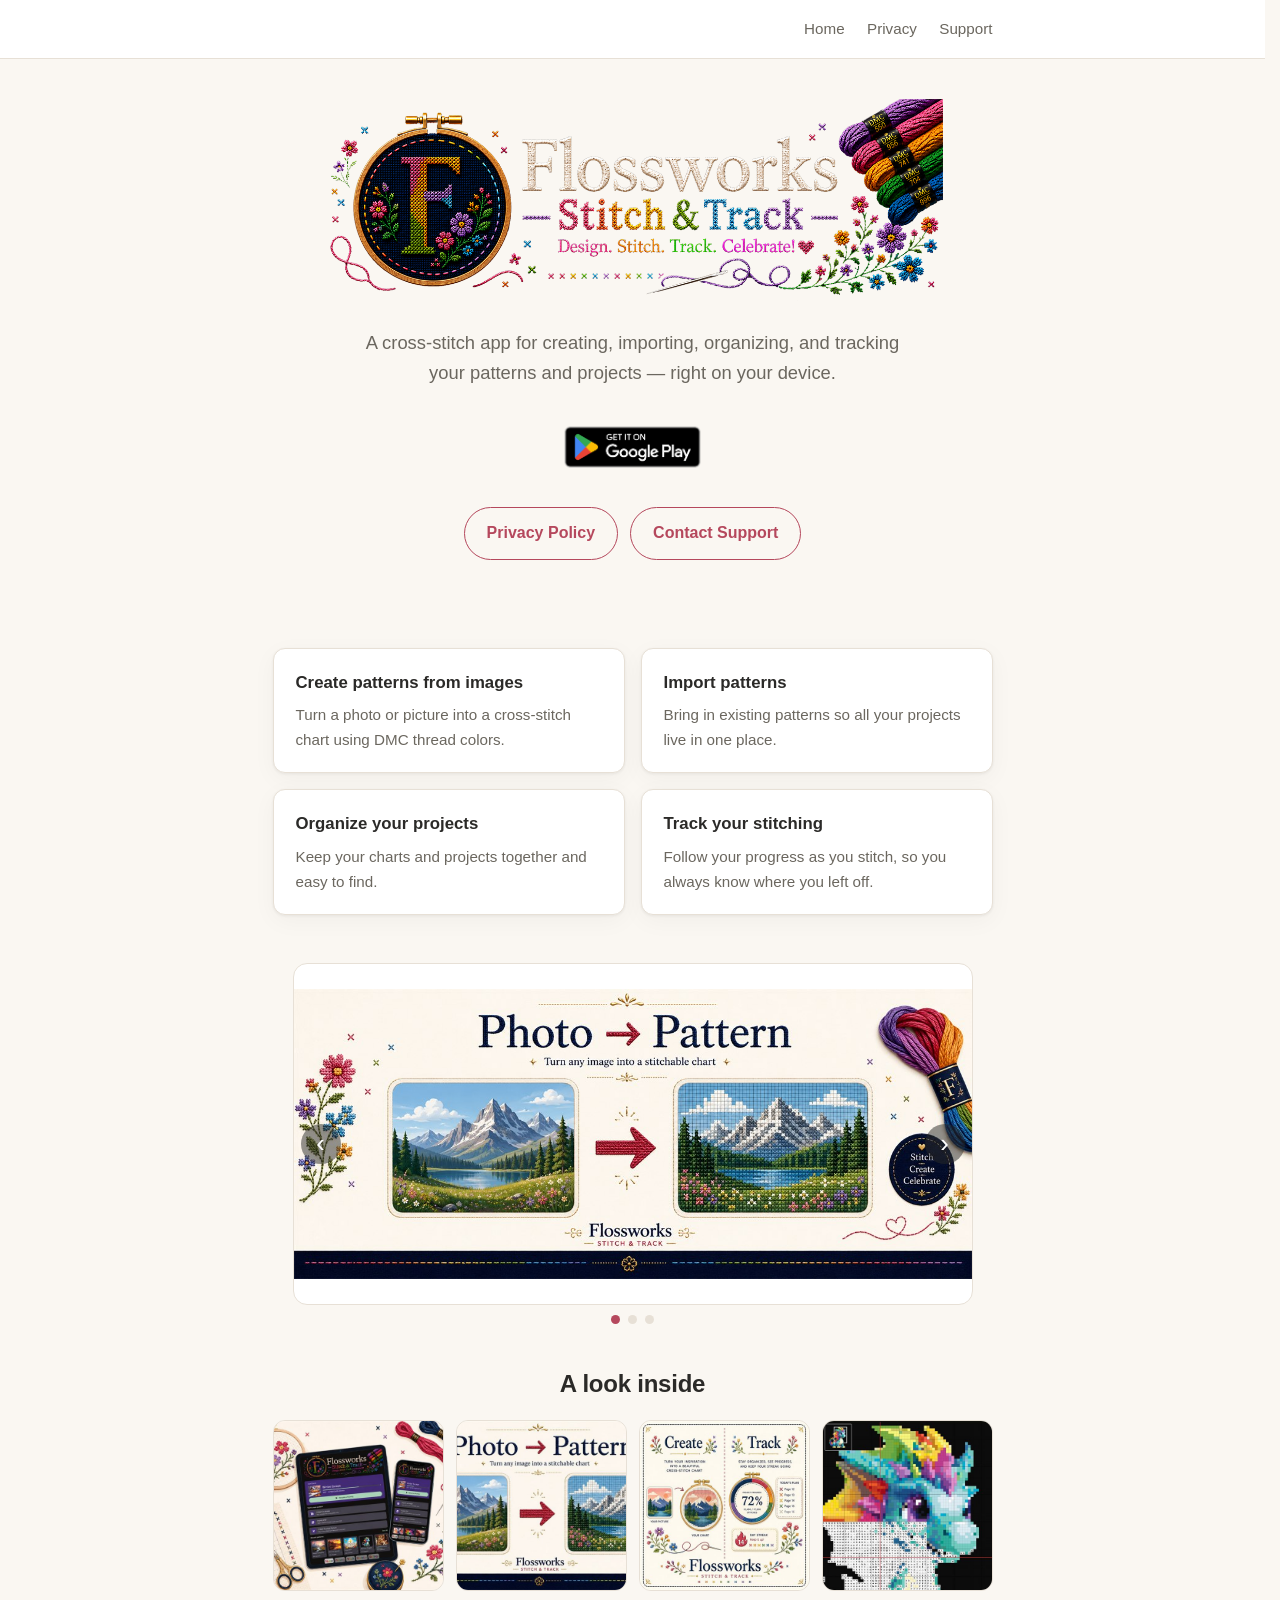
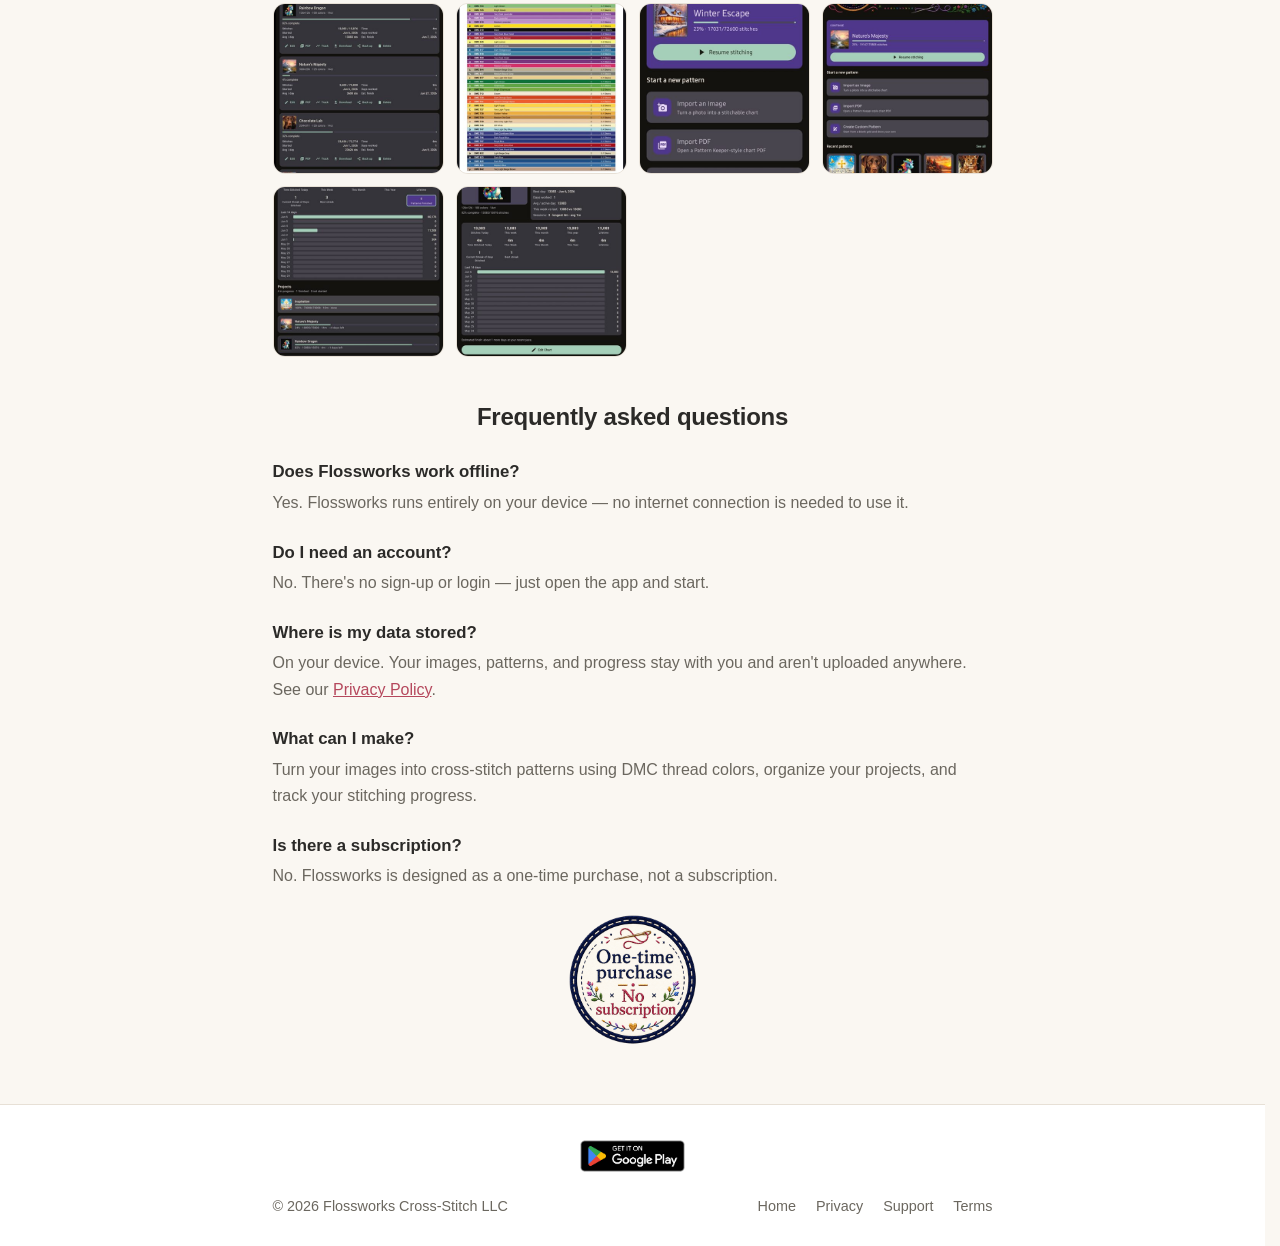
==== commit 75a9693d: "Play badge in footer on every page; SEO: JSON-LD (app/org/FAQ), per-page OG tags, richer meta descri" ====
--- a/index.html
+++ b/index.html
@@ -4,7 +4,7 @@
   <meta charset="utf-8">
   <meta name="viewport" content="width=device-width, initial-scale=1">
   <title>Flossworks – Stitch &amp; Track | Cross-Stitch Pattern App</title>
-  <meta name="description" content="Flossworks – Stitch & Track is a cross-stitch app that helps you create, import, organize, and track cross-stitch patterns and projects.">
+  <meta name="description" content="Offline Android cross-stitch app: turn photos into patterns with DMC thread colors, import chart PDFs, organize projects, and track every stitch. One-time purchase, no subscription.">
   <link rel="canonical" href="https://flossworkscross-stitch.com/">
   <link rel="icon" href="/assets/favicon.png">
   <meta property="og:type" content="website">
@@ -15,7 +15,57 @@
   <meta property="og:image:width" content="1200">
   <meta property="og:image:height" content="630">
   <meta name="twitter:card" content="summary_large_image">
-  <link rel="stylesheet" href="/styles.css?v=6">
+  <meta property="og:site_name" content="Flossworks – Stitch &amp; Track">
+  <meta property="og:image:alt" content="Flossworks – Stitch &amp; Track">
+  <meta name="theme-color" content="#faf7f2">
+  <script type="application/ld+json">
+  {
+    "@context": "https://schema.org",
+    "@graph": [
+      {
+        "@type": "Organization",
+        "@id": "https://flossworkscross-stitch.com/#org",
+        "name": "Flossworks Cross-Stitch LLC",
+        "url": "https://flossworkscross-stitch.com/",
+        "logo": "https://flossworkscross-stitch.com/assets/favicon.png"
+      },
+      {
+        "@type": "WebSite",
+        "@id": "https://flossworkscross-stitch.com/#website",
+        "url": "https://flossworkscross-stitch.com/",
+        "name": "Flossworks – Stitch & Track",
+        "publisher": { "@id": "https://flossworkscross-stitch.com/#org" }
+      },
+      {
+        "@type": "MobileApplication",
+        "name": "Flossworks – Stitch & Track",
+        "operatingSystem": "Android",
+        "applicationCategory": "LifestyleApplication",
+        "url": "https://flossworkscross-stitch.com/",
+        "downloadUrl": "https://play.google.com/store/apps/details?id=com.caybin.crossstitchstudio",
+        "installUrl": "https://play.google.com/store/apps/details?id=com.caybin.crossstitchstudio",
+        "description": "Create, import, organize, and track cross-stitch patterns and projects on Android — generate charts from photos with DMC thread colors and track every stitch. Works offline.",
+        "image": "https://flossworkscross-stitch.com/assets/marketing/og-image.jpg",
+        "offers": { "@type": "Offer", "price": "0", "priceCurrency": "USD" },
+        "publisher": { "@id": "https://flossworkscross-stitch.com/#org" }
+      }
+    ]
+  }
+  </script>
+  <script type="application/ld+json">
+  {
+    "@context": "https://schema.org",
+    "@type": "FAQPage",
+    "mainEntity": [
+      { "@type": "Question", "name": "Does Flossworks work offline?", "acceptedAnswer": { "@type": "Answer", "text": "Yes. Flossworks runs entirely on your device — no internet connection is needed to use it." } },
+      { "@type": "Question", "name": "Do I need an account?", "acceptedAnswer": { "@type": "Answer", "text": "No. There's no sign-up or login — just open the app and start." } },
+      { "@type": "Question", "name": "Where is my data stored?", "acceptedAnswer": { "@type": "Answer", "text": "On your device. Your images, patterns, and progress stay with you and aren't uploaded anywhere." } },
+      { "@type": "Question", "name": "What can I make?", "acceptedAnswer": { "@type": "Answer", "text": "Turn your images into cross-stitch patterns using DMC thread colors, organize your projects, and track your stitching progress." } },
+      { "@type": "Question", "name": "Is there a subscription?", "acceptedAnswer": { "@type": "Answer", "text": "No. Flossworks is designed as a one-time purchase, not a subscription." } }
+    ]
+  }
+  </script>
+  <link rel="stylesheet" href="/styles.css?v=7">
 </head>
 <body>
   <header class="site-header">
@@ -128,13 +178,19 @@
 
   <footer class="site-footer">
     <div class="wrap">
-      <div>&copy; 2026 Flossworks Cross-Stitch LLC</div>
-      <nav aria-label="Footer">
-        <a href="/">Home</a>
-        <a href="/privacy">Privacy</a>
-        <a href="/support">Support</a>
-        <a href="/terms">Terms</a>
-      </nav>
+      <a class="footer-badge" href="https://play.google.com/store/apps/details?id=com.caybin.crossstitchstudio"
+         target="_blank" rel="noopener" aria-label="Get Flossworks – Stitch &amp; Track on Google Play">
+        <img src="/assets/google-play-badge.png" width="646" height="250" alt="Get it on Google Play">
+      </a>
+      <div class="footer-row">
+        <div>&copy; 2026 Flossworks Cross-Stitch LLC</div>
+        <nav aria-label="Footer">
+          <a href="/">Home</a>
+          <a href="/privacy">Privacy</a>
+          <a href="/support">Support</a>
+          <a href="/terms">Terms</a>
+        </nav>
+      </div>
     </div>
   </footer>
   <script src="/site.js?v=3" defer></script>
--- a/styles.css
+++ b/styles.css
@@ -208,12 +208,21 @@
 .site-footer .wrap {
   padding: 28px 20px;
   display: flex;
-  justify-content: space-between;
-  gap: 16px;
-  flex-wrap: wrap;
+  flex-direction: column;
+  align-items: center;
+  gap: 16px;
   font-size: 0.9rem;
   color: var(--muted);
 }
+.footer-row {
+  display: flex;
+  justify-content: space-between;
+  gap: 16px;
+  flex-wrap: wrap;
+  width: 100%;
+}
+.site-footer .footer-badge { display: inline-block; margin: 0; }
+.site-footer .footer-badge img { height: 46px; width: auto; display: block; }
 .site-footer a { color: var(--muted); text-decoration: none; margin-left: 16px; }
 .site-footer a:first-child { margin-left: 0; }
 .site-footer a:hover { color: var(--accent); }
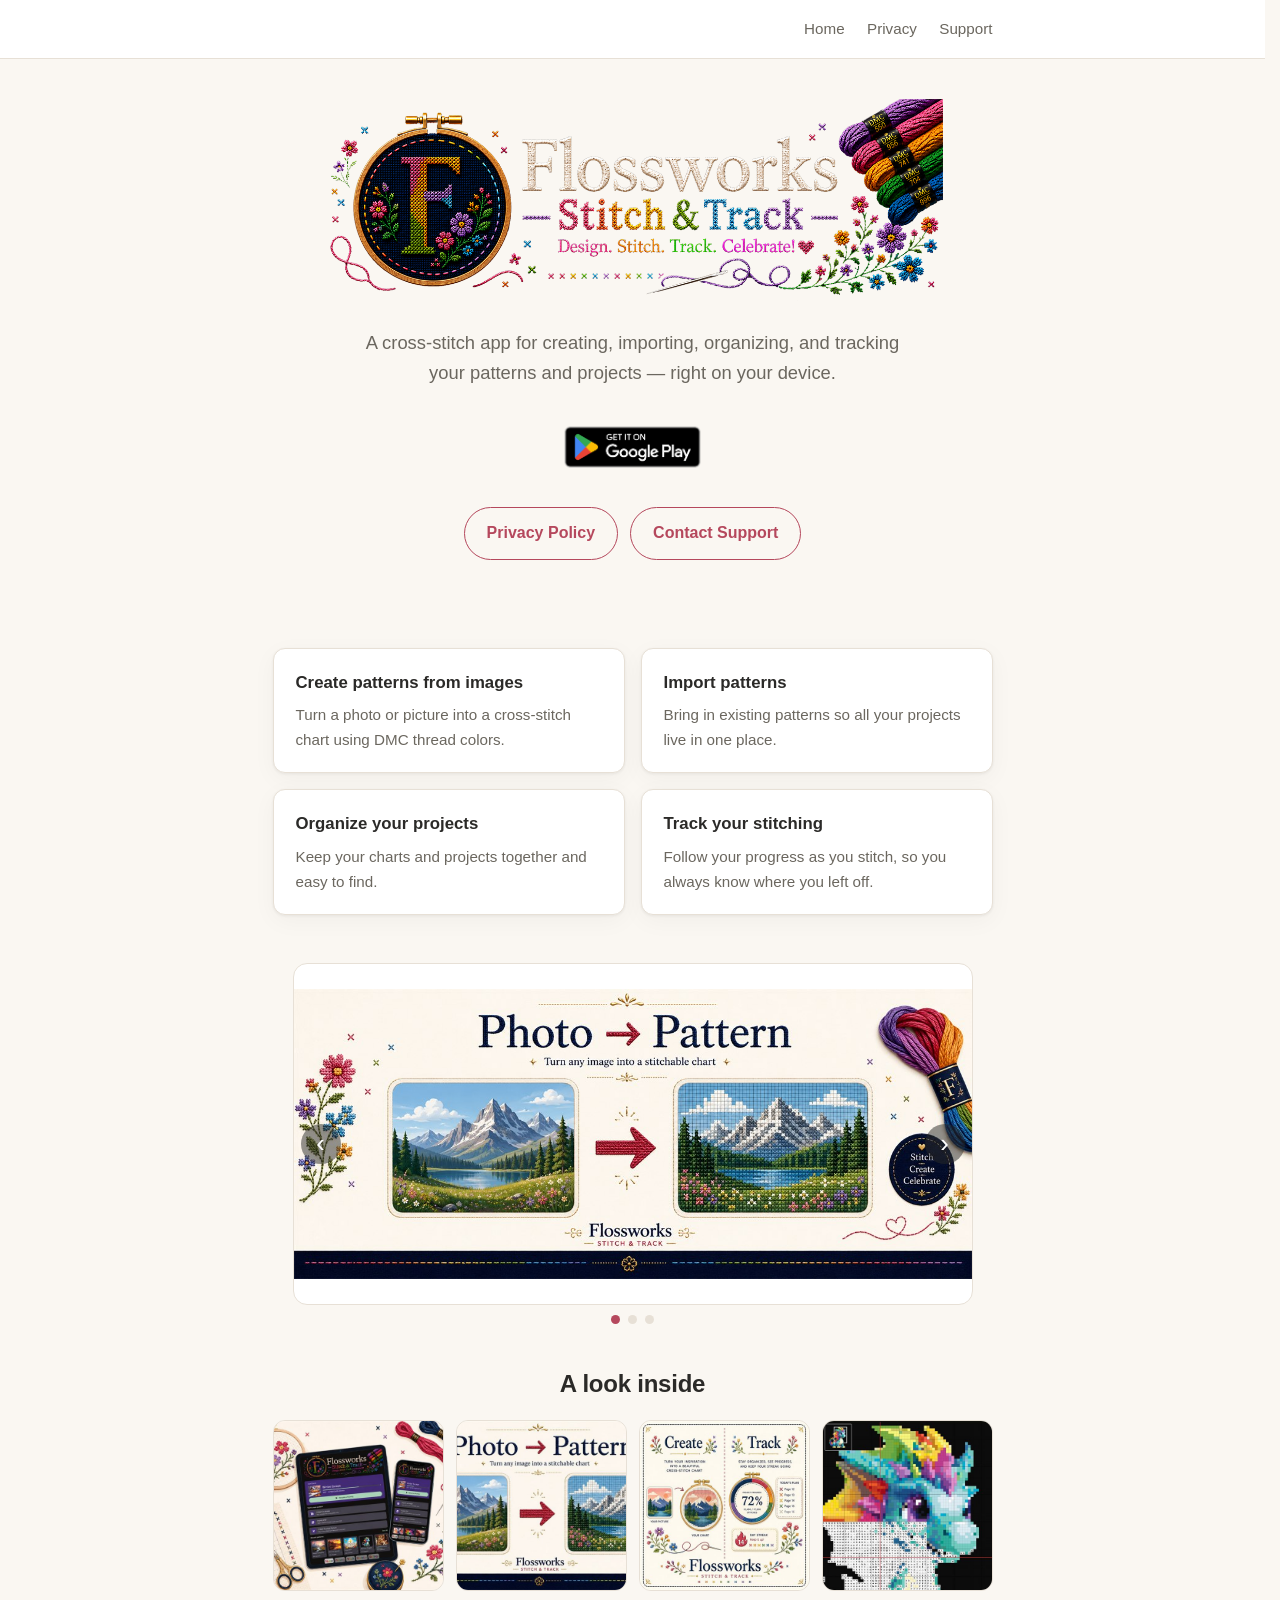
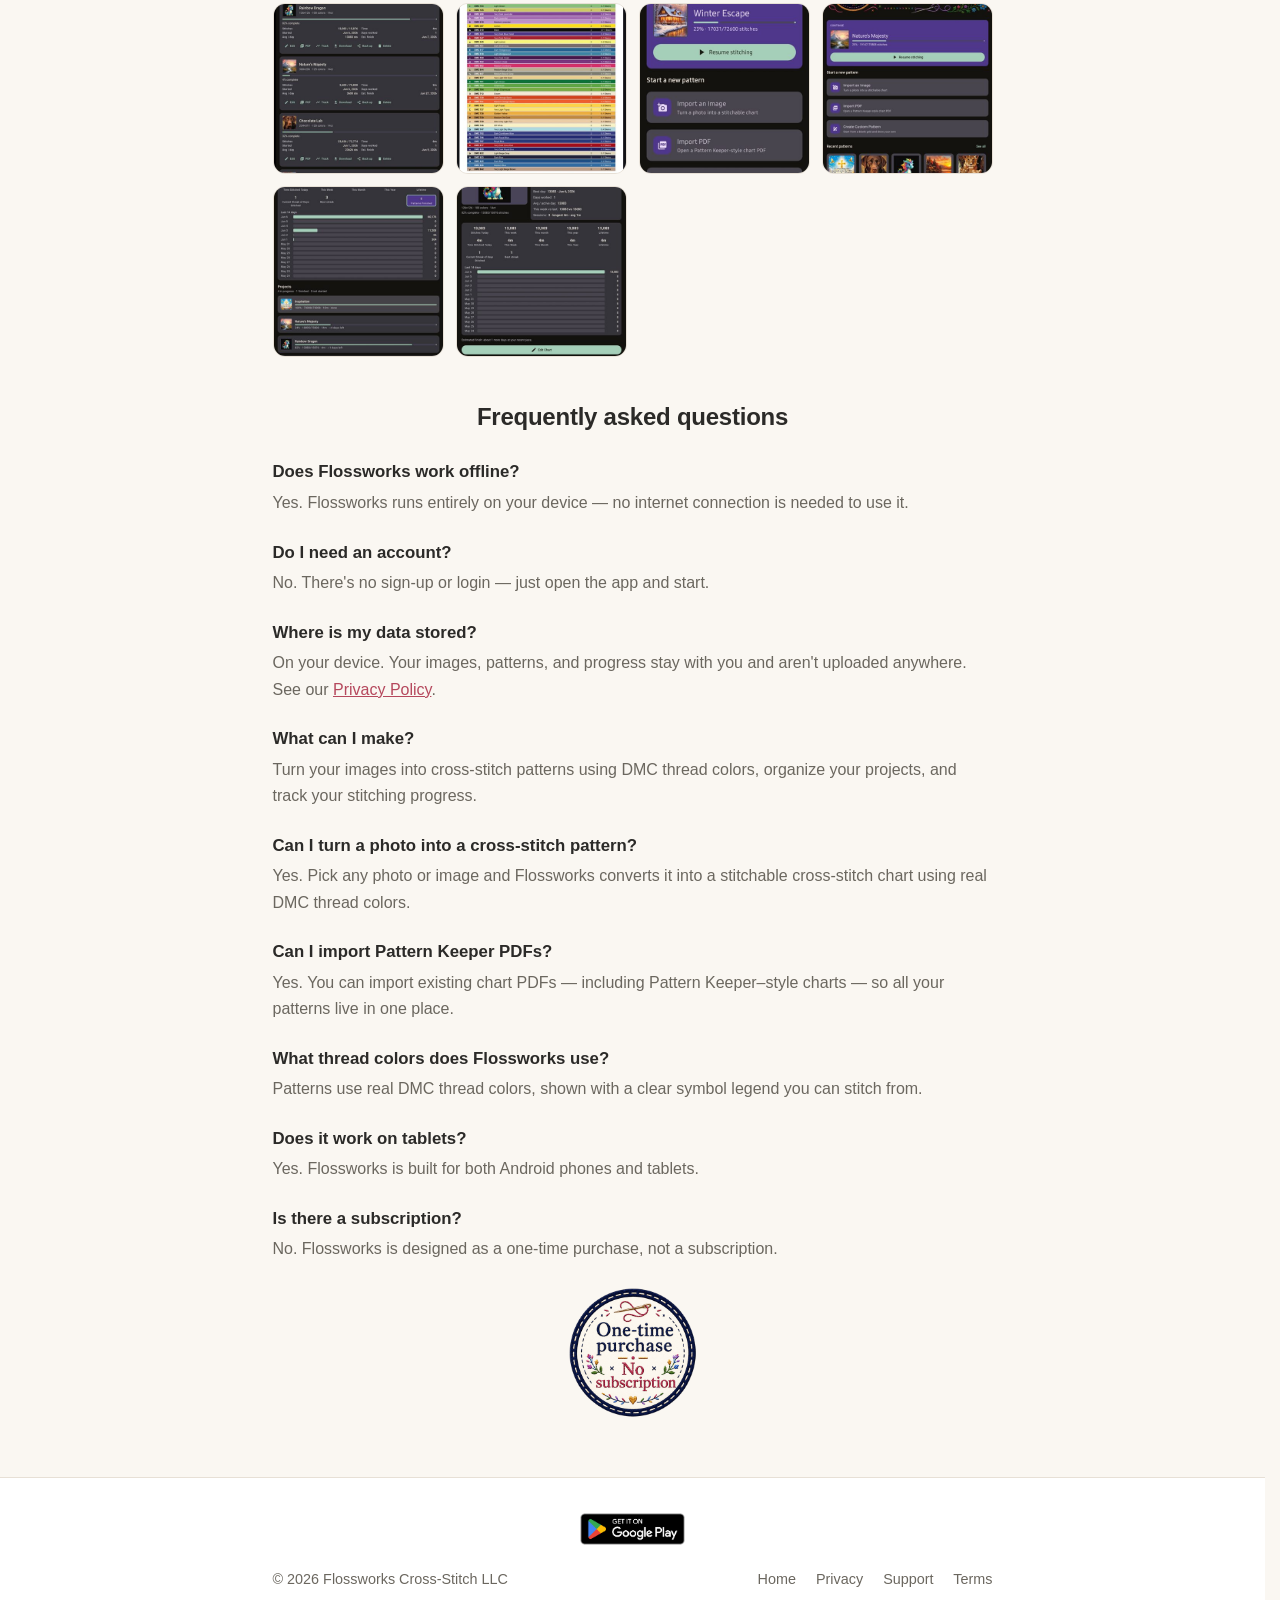
==== commit 5b1343c5: "SEO: expand FAQ (photo-to-pattern, Pattern Keeper PDFs, DMC, tablets) + sync FAQ schema" ====
--- a/index.html
+++ b/index.html
@@ -61,6 +61,10 @@
       { "@type": "Question", "name": "Do I need an account?", "acceptedAnswer": { "@type": "Answer", "text": "No. There's no sign-up or login — just open the app and start." } },
       { "@type": "Question", "name": "Where is my data stored?", "acceptedAnswer": { "@type": "Answer", "text": "On your device. Your images, patterns, and progress stay with you and aren't uploaded anywhere." } },
       { "@type": "Question", "name": "What can I make?", "acceptedAnswer": { "@type": "Answer", "text": "Turn your images into cross-stitch patterns using DMC thread colors, organize your projects, and track your stitching progress." } },
+      { "@type": "Question", "name": "Can I turn a photo into a cross-stitch pattern?", "acceptedAnswer": { "@type": "Answer", "text": "Yes. Pick any photo or image and Flossworks converts it into a stitchable cross-stitch chart using real DMC thread colors." } },
+      { "@type": "Question", "name": "Can I import Pattern Keeper PDFs?", "acceptedAnswer": { "@type": "Answer", "text": "Yes. You can import existing chart PDFs — including Pattern Keeper–style charts — so all your patterns live in one place." } },
+      { "@type": "Question", "name": "What thread colors does Flossworks use?", "acceptedAnswer": { "@type": "Answer", "text": "Patterns use real DMC thread colors, shown with a clear symbol legend you can stitch from." } },
+      { "@type": "Question", "name": "Does it work on tablets?", "acceptedAnswer": { "@type": "Answer", "text": "Yes. Flossworks is built for both Android phones and tablets." } },
       { "@type": "Question", "name": "Is there a subscription?", "acceptedAnswer": { "@type": "Answer", "text": "No. Flossworks is designed as a one-time purchase, not a subscription." } }
     ]
   }
@@ -170,6 +174,14 @@
       <p>On your device. Your images, patterns, and progress stay with you and aren't uploaded anywhere. See our <a href="/privacy">Privacy Policy</a>.</p>
       <h3>What can I make?</h3>
       <p>Turn your images into cross-stitch patterns using DMC thread colors, organize your projects, and track your stitching progress.</p>
+      <h3>Can I turn a photo into a cross-stitch pattern?</h3>
+      <p>Yes. Pick any photo or image and Flossworks converts it into a stitchable cross-stitch chart using real DMC thread colors.</p>
+      <h3>Can I import Pattern Keeper PDFs?</h3>
+      <p>Yes. You can import existing chart PDFs — including Pattern Keeper–style charts — so all your patterns live in one place.</p>
+      <h3>What thread colors does Flossworks use?</h3>
+      <p>Patterns use real DMC thread colors, shown with a clear symbol legend you can stitch from.</p>
+      <h3>Does it work on tablets?</h3>
+      <p>Yes. Flossworks is built for both Android phones and tablets.</p>
       <h3>Is there a subscription?</h3>
       <p>No. Flossworks is designed as a one-time purchase, not a subscription.</p>
       <img class="badge" src="/assets/marketing/no-subscription.png" width="440" height="440" alt="One-time purchase, no subscription">
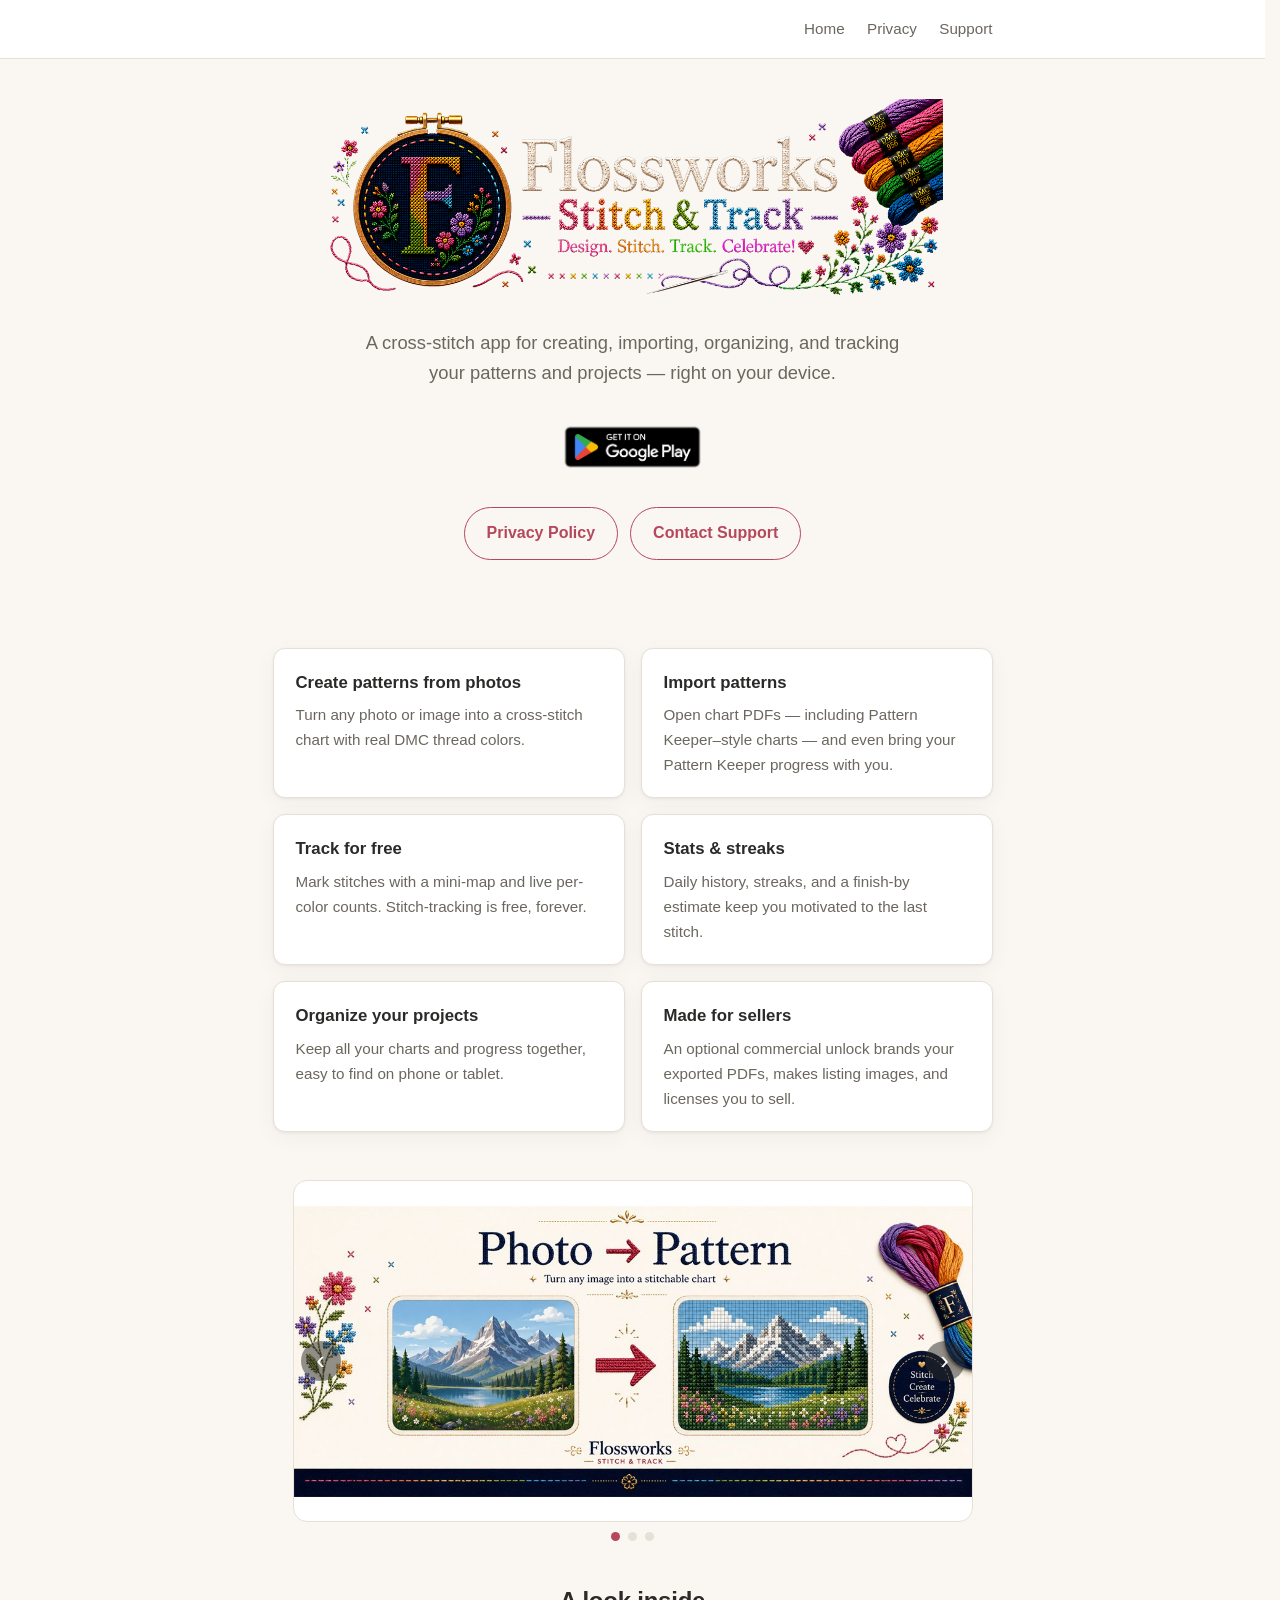
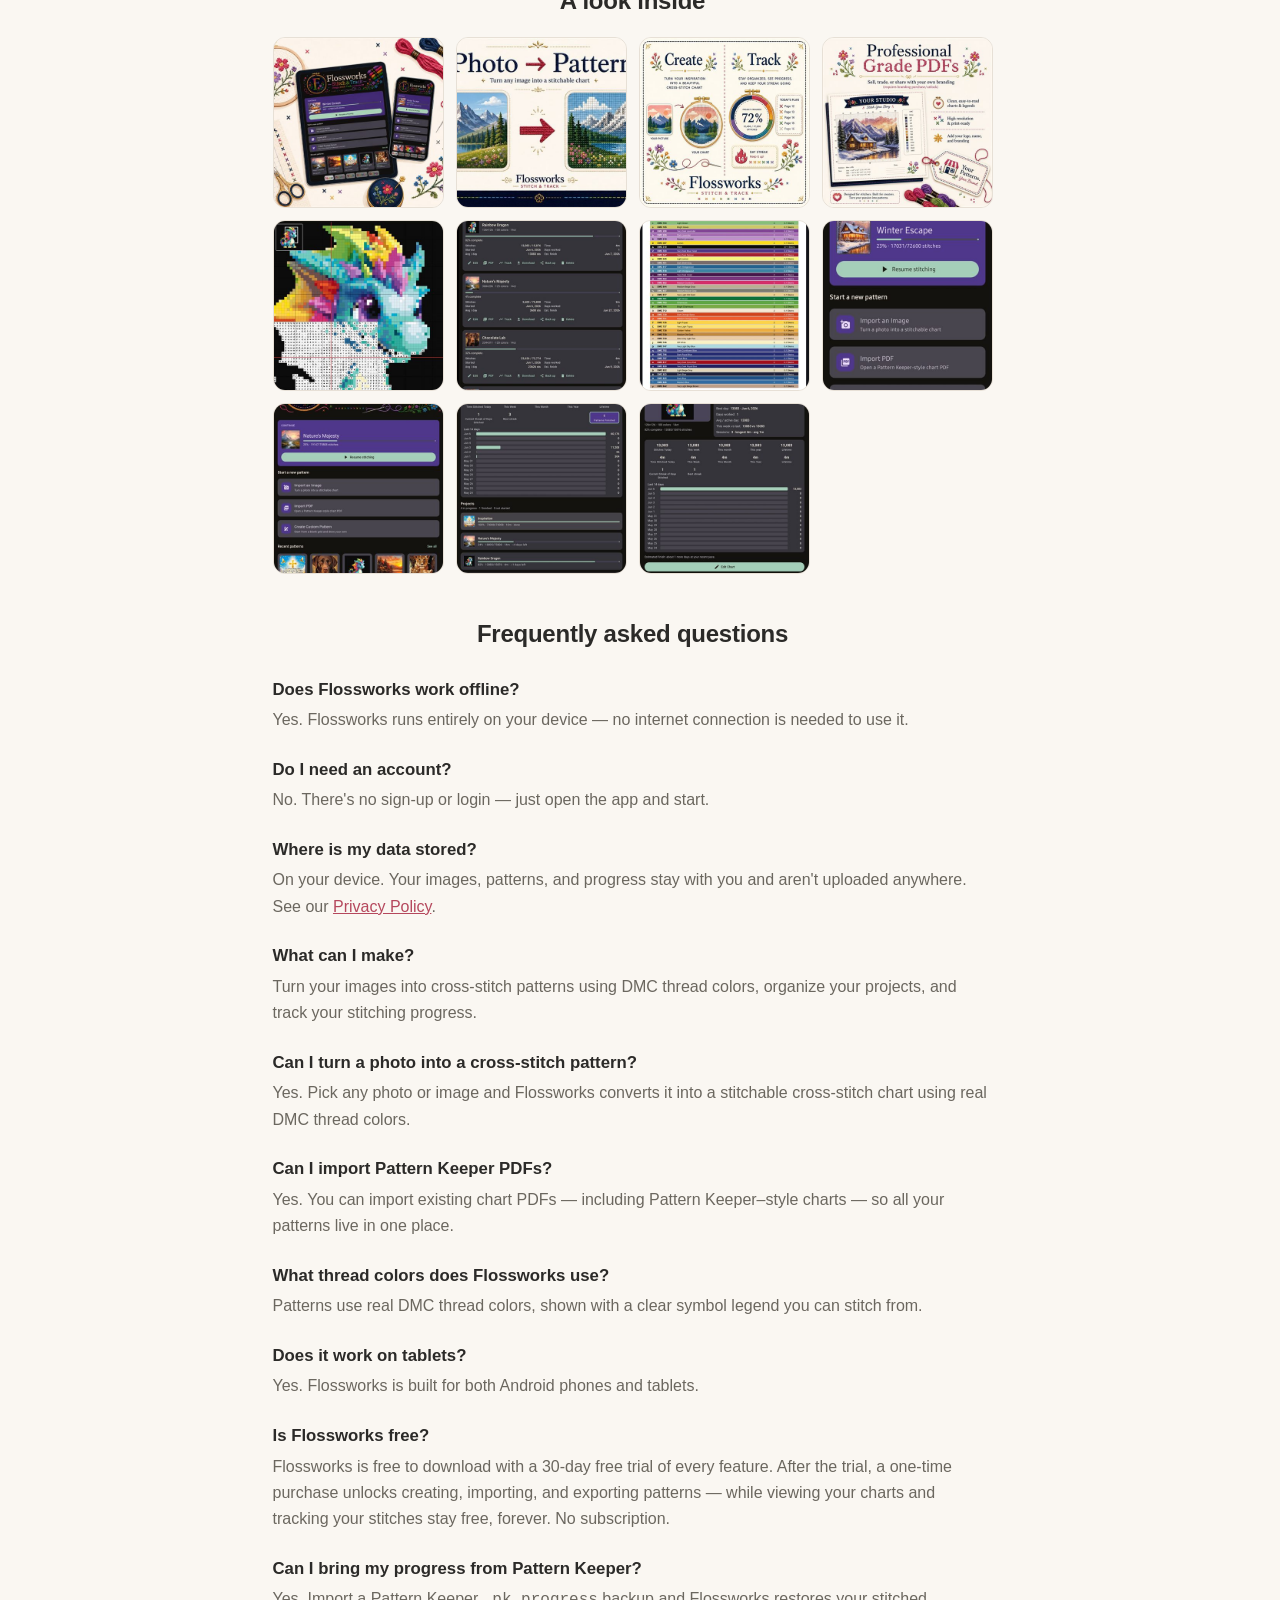
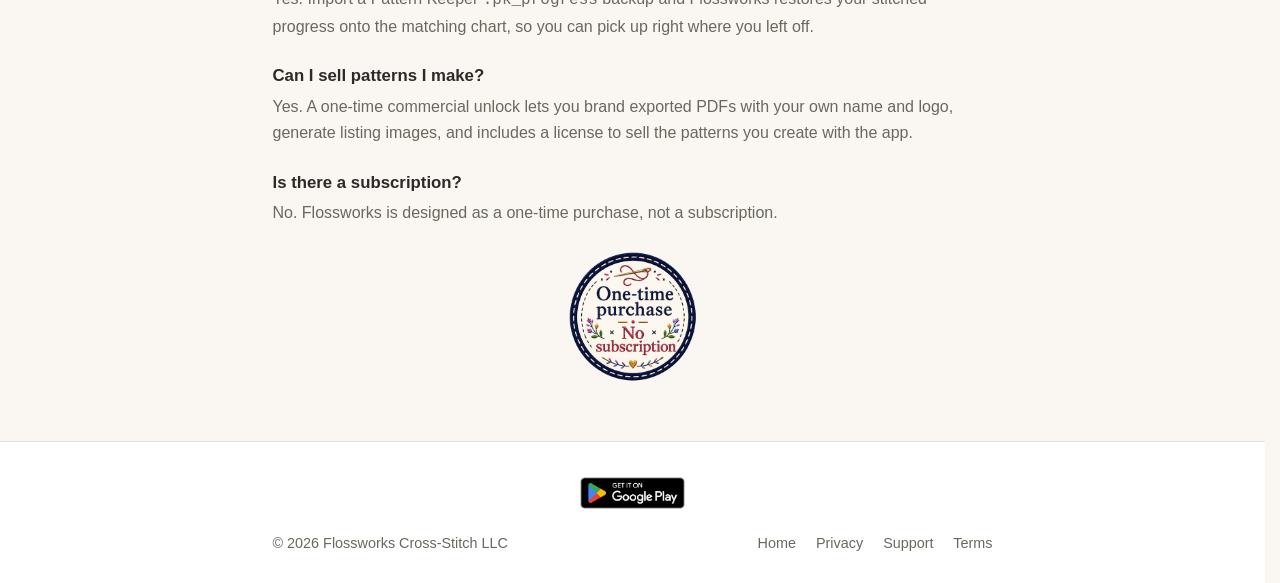
==== commit 26b5f83c: "Align site to v1.0.0 capabilities: 6 feature cards (free tracking, Pattern Keeper import, stats, sel" ====
--- a/index.html
+++ b/index.html
@@ -65,6 +65,9 @@
       { "@type": "Question", "name": "Can I import Pattern Keeper PDFs?", "acceptedAnswer": { "@type": "Answer", "text": "Yes. You can import existing chart PDFs — including Pattern Keeper–style charts — so all your patterns live in one place." } },
       { "@type": "Question", "name": "What thread colors does Flossworks use?", "acceptedAnswer": { "@type": "Answer", "text": "Patterns use real DMC thread colors, shown with a clear symbol legend you can stitch from." } },
       { "@type": "Question", "name": "Does it work on tablets?", "acceptedAnswer": { "@type": "Answer", "text": "Yes. Flossworks is built for both Android phones and tablets." } },
+      { "@type": "Question", "name": "Is Flossworks free?", "acceptedAnswer": { "@type": "Answer", "text": "Flossworks is free to download with a 30-day free trial of every feature. After the trial, a one-time purchase unlocks creating, importing, and exporting patterns — while viewing your charts and tracking your stitches stay free, forever. No subscription." } },
+      { "@type": "Question", "name": "Can I bring my progress from Pattern Keeper?", "acceptedAnswer": { "@type": "Answer", "text": "Yes. Import a Pattern Keeper .pk_progress backup and Flossworks restores your stitched progress onto the matching chart, so you can pick up right where you left off." } },
+      { "@type": "Question", "name": "Can I sell patterns I make?", "acceptedAnswer": { "@type": "Answer", "text": "Yes. A one-time commercial unlock lets you brand exported PDFs with your own name and logo, generate listing images, and includes a license to sell the patterns you create with the app." } },
       { "@type": "Question", "name": "Is there a subscription?", "acceptedAnswer": { "@type": "Answer", "text": "No. Flossworks is designed as a one-time purchase, not a subscription." } }
     ]
   }
@@ -105,20 +108,28 @@
     <section class="wrap">
       <div class="features">
         <div class="card">
-          <h3>Create patterns from images</h3>
-          <p>Turn a photo or picture into a cross-stitch chart using DMC thread colors.</p>
+          <h3>Create patterns from photos</h3>
+          <p>Turn any photo or image into a cross-stitch chart with real DMC thread colors.</p>
         </div>
         <div class="card">
           <h3>Import patterns</h3>
-          <p>Bring in existing patterns so all your projects live in one place.</p>
+          <p>Open chart PDFs — including Pattern Keeper–style charts — and even bring your Pattern Keeper progress with you.</p>
+        </div>
+        <div class="card">
+          <h3>Track for free</h3>
+          <p>Mark stitches with a mini-map and live per-color counts. Stitch-tracking is free, forever.</p>
+        </div>
+        <div class="card">
+          <h3>Stats &amp; streaks</h3>
+          <p>Daily history, streaks, and a finish-by estimate keep you motivated to the last stitch.</p>
         </div>
         <div class="card">
           <h3>Organize your projects</h3>
-          <p>Keep your charts and projects together and easy to find.</p>
-        </div>
-        <div class="card">
-          <h3>Track your stitching</h3>
-          <p>Follow your progress as you stitch, so you always know where you left off.</p>
+          <p>Keep all your charts and progress together, easy to find on phone or tablet.</p>
+        </div>
+        <div class="card">
+          <h3>Made for sellers</h3>
+          <p>An optional commercial unlock brands your exported PDFs, makes listing images, and licenses you to sell.</p>
         </div>
       </div>
     </section>
@@ -144,6 +155,7 @@
         <li><button class="gthumb" type="button" data-full="/assets/marketing/tablet-and-phone.jpg" data-cap="Create and track on phone or tablet"><img src="/assets/thumbs/tablet-and-phone.jpg" width="440" height="440" alt="Flossworks on a tablet and a phone" loading="lazy"></button></li>
         <li><button class="gthumb" type="button" data-full="/assets/marketing/photo-to-pattern.jpg" data-cap="Turn any photo into a stitchable chart"><img src="/assets/thumbs/photo-to-pattern.jpg" width="440" height="440" alt="Photo to pattern" loading="lazy"></button></li>
         <li><button class="gthumb" type="button" data-full="/assets/marketing/create-track.jpg" data-cap="Create your chart, then track every stitch"><img src="/assets/thumbs/create-track.jpg" width="440" height="440" alt="Create and track" loading="lazy"></button></li>
+        <li><button class="gthumb" type="button" data-full="/assets/marketing/professional-grade-pdf.jpg" data-cap="Sell your work — branded, professional-grade PDFs (commercial unlock)"><img src="/assets/thumbs/professional-grade-pdf.jpg" width="440" height="440" alt="Professional-grade branded PDFs for sellers" loading="lazy"></button></li>
         <li><button class="gthumb" type="button" data-full="/assets/shots/tracker.png" data-cap="Track every stitch — live mini-map and per-color progress"><img src="/assets/thumbs/tracker.jpg" width="440" height="440" alt="Stitch tracker" loading="lazy"></button></li>
         <li><button class="gthumb" type="button" data-full="/assets/shots/import.png" data-cap="Import images, PDFs, backups — or create your own"><img src="/assets/thumbs/import.jpg" width="440" height="440" alt="Import options" loading="lazy"></button></li>
         <li><button class="gthumb" type="button" data-full="/assets/shots/legend.png" data-cap="Full DMC thread legend"><img src="/assets/thumbs/legend.jpg" width="440" height="440" alt="DMC thread legend" loading="lazy"></button></li>
@@ -182,6 +194,12 @@
       <p>Patterns use real DMC thread colors, shown with a clear symbol legend you can stitch from.</p>
       <h3>Does it work on tablets?</h3>
       <p>Yes. Flossworks is built for both Android phones and tablets.</p>
+      <h3>Is Flossworks free?</h3>
+      <p>Flossworks is free to download with a 30-day free trial of every feature. After the trial, a one-time purchase unlocks creating, importing, and exporting patterns — while viewing your charts and tracking your stitches stay free, forever. No subscription.</p>
+      <h3>Can I bring my progress from Pattern Keeper?</h3>
+      <p>Yes. Import a Pattern Keeper <code>.pk_progress</code> backup and Flossworks restores your stitched progress onto the matching chart, so you can pick up right where you left off.</p>
+      <h3>Can I sell patterns I make?</h3>
+      <p>Yes. A one-time commercial unlock lets you brand exported PDFs with your own name and logo, generate listing images, and includes a license to sell the patterns you create with the app.</p>
       <h3>Is there a subscription?</h3>
       <p>No. Flossworks is designed as a one-time purchase, not a subscription.</p>
       <img class="badge" src="/assets/marketing/no-subscription.png" width="440" height="440" alt="One-time purchase, no subscription">
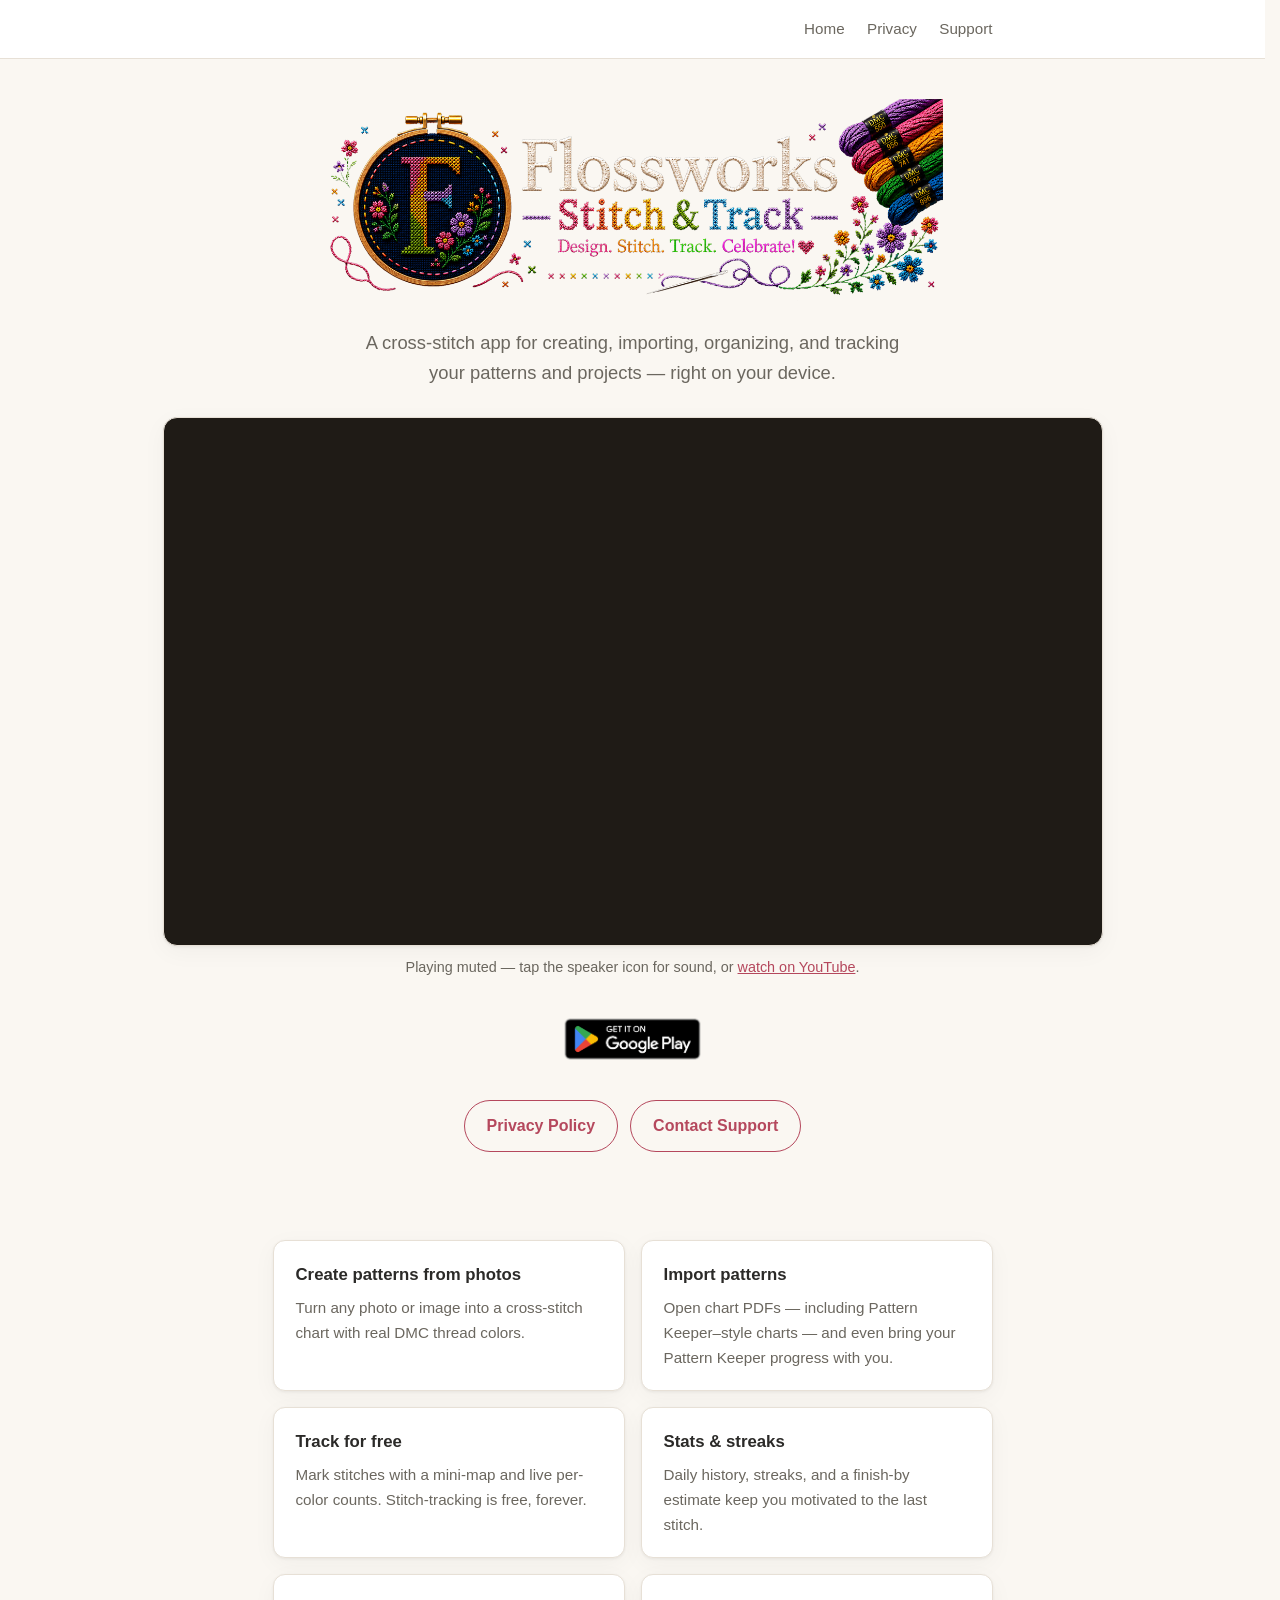
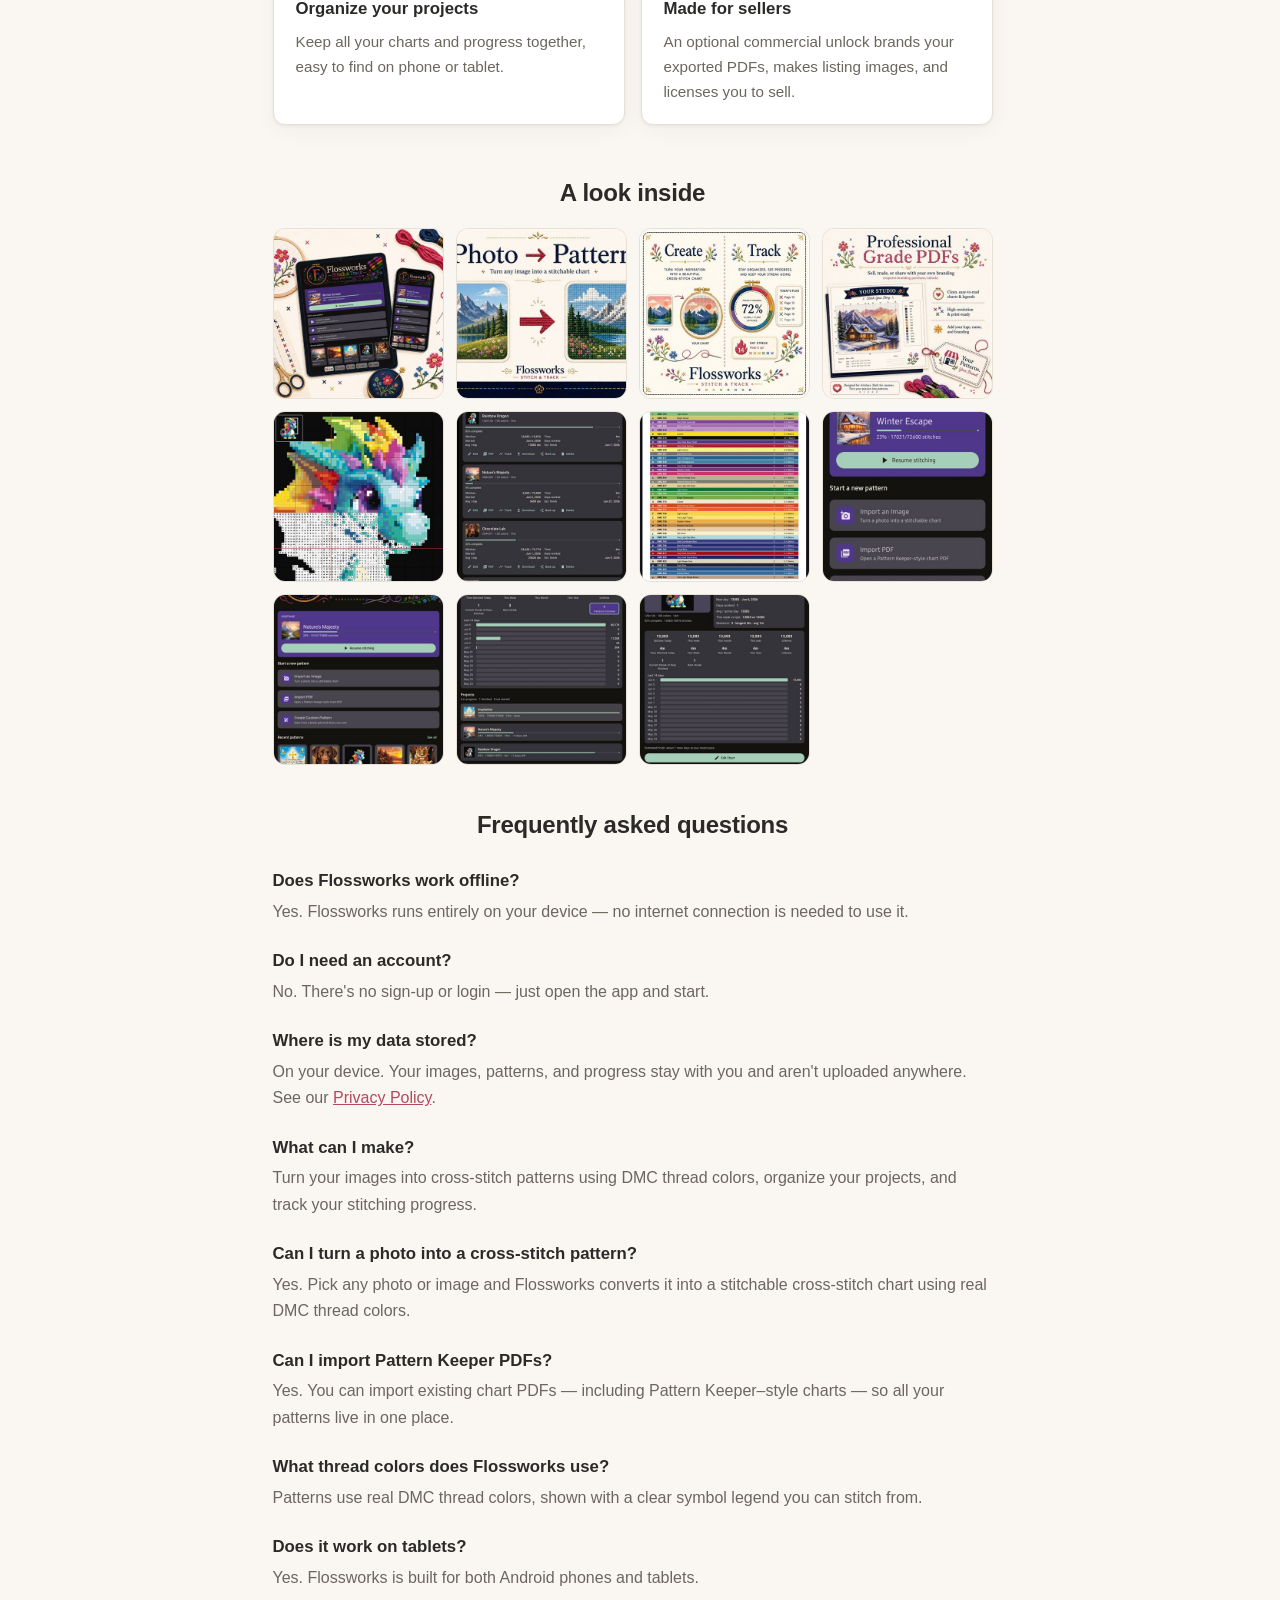
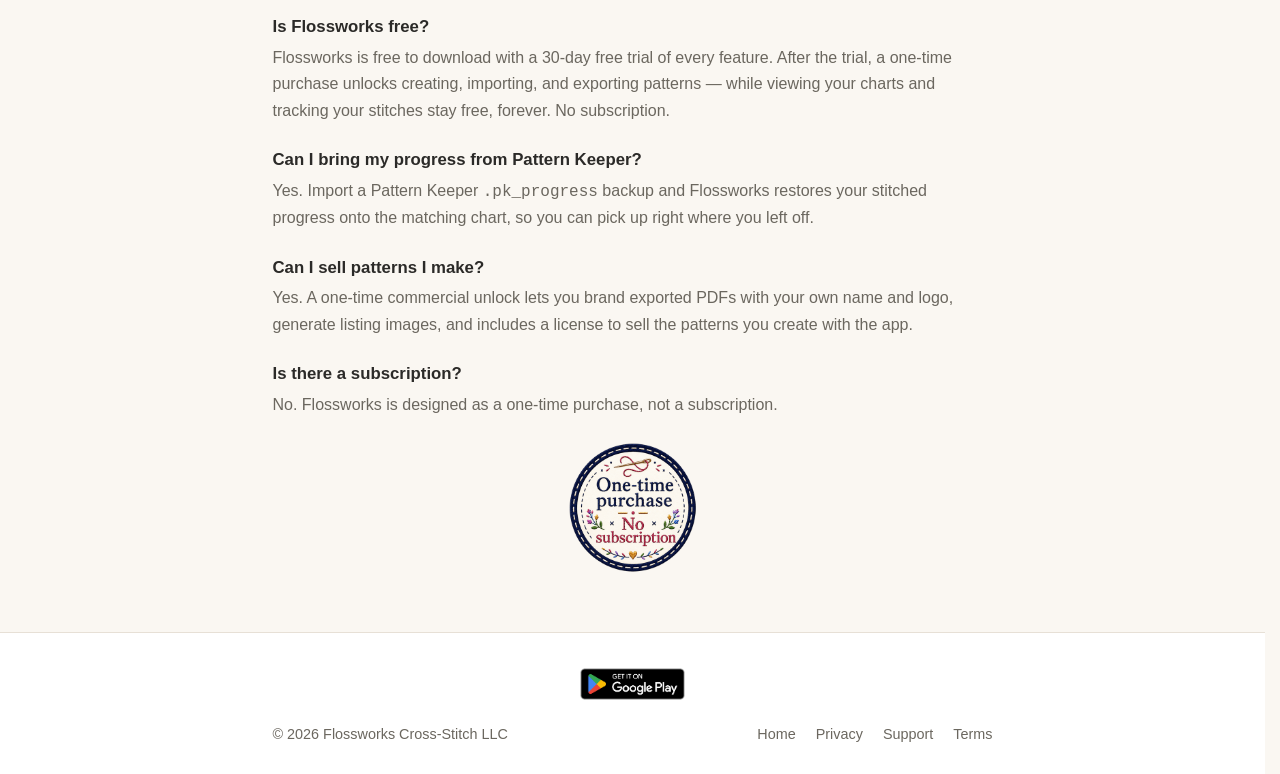
==== commit 481fa6d2: "Embed the promo video on the homepage (autoplay, muted) - Hero: YouTube embed (privacy-enhanced yout" ====
--- a/index.html
+++ b/index.html
@@ -47,6 +47,17 @@
         "description": "Create, import, organize, and track cross-stitch patterns and projects on Android — generate charts from photos with DMC thread colors and track every stitch. Works offline.",
         "image": "https://flossworkscross-stitch.com/assets/marketing/og-image.jpg",
         "offers": { "@type": "Offer", "price": "0", "priceCurrency": "USD" },
+        "publisher": { "@id": "https://flossworkscross-stitch.com/#org" }
+      },
+      {
+        "@type": "VideoObject",
+        "name": "Flossworks: Turn Photos into Cross-Stitch Patterns & Track Every Stitch (Android)",
+        "description": "See Flossworks – Stitch & Track in action: turn a photo into a DMC cross-stitch pattern, export print-ready PDFs, import the chart PDFs you already own, and track every stitch with stats and streaks.",
+        "thumbnailUrl": ["https://i.ytimg.com/vi/1p-4aAfjch0/maxresdefault.jpg", "https://i.ytimg.com/vi/1p-4aAfjch0/hqdefault.jpg"],
+        "uploadDate": "2026-11-07T16:35:56-08:00",
+        "duration": "PT1M12S",
+        "embedUrl": "https://www.youtube-nocookie.com/embed/1p-4aAfjch0",
+        "url": "https://www.youtube.com/watch?v=1p-4aAfjch0",
         "publisher": { "@id": "https://flossworkscross-stitch.com/#org" }
       }
     ]
@@ -72,7 +83,7 @@
     ]
   }
   </script>
-  <link rel="stylesheet" href="/styles.css?v=7">
+  <link rel="stylesheet" href="/styles.css?v=8">
 </head>
 <body>
   <header class="site-header">
@@ -92,6 +103,25 @@
         <img class="hero-banner" src="/assets/banner.png" width="1200" height="400"
              alt="Flossworks – Stitch &amp; Track: Design. Stitch. Track. Celebrate!">
         <p class="tagline">A cross-stitch app for creating, importing, organizing, and tracking your patterns and projects — right on your device.</p>
+      </div>
+      <div class="hero-video">
+        <div class="video-frame">
+          <iframe id="promo-video"
+                  src="https://www.youtube-nocookie.com/embed/1p-4aAfjch0?autoplay=1&amp;mute=1&amp;playsinline=1&amp;rel=0"
+                  title="Flossworks – Stitch &amp; Track in action (video)"
+                  allow="autoplay; encrypted-media; picture-in-picture; fullscreen"
+                  referrerpolicy="strict-origin-when-cross-origin" allowfullscreen></iframe>
+          <script>
+            // Respect reduced-motion: load the player paused instead of autoplaying.
+            if (window.matchMedia && window.matchMedia('(prefers-reduced-motion: reduce)').matches) {
+              var v = document.getElementById('promo-video');
+              v.src = v.src.replace('autoplay=1', 'autoplay=0');
+            }
+          </script>
+        </div>
+        <p class="video-note">Playing muted — tap the speaker icon for sound, or <a href="https://youtu.be/1p-4aAfjch0" target="_blank" rel="noopener">watch on YouTube</a>.</p>
+      </div>
+      <div class="wrap">
         <p class="store-cta">
           <a class="play-badge" href="https://play.google.com/store/apps/details?id=com.caybin.crossstitchstudio"
              target="_blank" rel="noopener" aria-label="Get Flossworks – Stitch &amp; Track on Google Play">
@@ -131,21 +161,6 @@
           <h3>Made for sellers</h3>
           <p>An optional commercial unlock brands your exported PDFs, makes listing images, and licenses you to sell.</p>
         </div>
-      </div>
-    </section>
-
-    <section class="wrap featured-section">
-      <div class="featured" data-featured aria-roledescription="carousel" aria-label="Featured highlights">
-        <div class="featured-viewport">
-          <ul class="featured-track">
-            <li class="fslide"><img src="/assets/marketing/photo-to-pattern.jpg" width="1100" height="471" alt="Turn any photo into a stitchable cross-stitch chart"></li>
-            <li class="fslide"><img src="/assets/marketing/create-track.jpg" width="900" height="900" alt="Create a chart from your picture, then track your stitching"></li>
-            <li class="fslide"><img src="/assets/marketing/tablet-and-phone.jpg" width="1200" height="900" alt="Flossworks on a tablet and a phone"></li>
-          </ul>
-        </div>
-        <button class="featured-btn prev" type="button" aria-label="Previous">&#8249;</button>
-        <button class="featured-btn next" type="button" aria-label="Next">&#8250;</button>
-        <div class="featured-dots"></div>
       </div>
     </section>
 
@@ -223,6 +238,6 @@
       </div>
     </div>
   </footer>
-  <script src="/site.js?v=3" defer></script>
+  <script src="/site.js?v=4" defer></script>
 </body>
 </html>
--- a/styles.css
+++ b/styles.css
@@ -92,6 +92,30 @@
   margin: 0 auto 28px;
 }
 
+/* Promo video (YouTube embed): wider than the text column, 16:9 */
+.hero-video {
+  max-width: 980px;
+  margin: 0 auto 30px;
+  padding: 0 20px;
+}
+.video-frame {
+  position: relative;
+  aspect-ratio: 16 / 9;
+  border-radius: 14px;
+  overflow: hidden;
+  border: 1px solid var(--line);
+  box-shadow: var(--shadow);
+  background: #1f1b16;
+}
+.video-frame iframe {
+  position: absolute;
+  inset: 0;
+  width: 100%;
+  height: 100%;
+  border: 0;
+}
+.video-note { font-size: 0.9rem; color: var(--muted); margin: 10px 0 0; }
+
 /* Buttons */
 .btn {
   display: inline-block;
@@ -156,21 +180,6 @@
 .lb-prev { left: 14px; }
 .lb-next { right: 14px; }
 
-/* Featured auto-rotating strip */
-.featured-section { margin: 36px auto 8px; }
-.featured { position: relative; max-width: 680px; margin: 0 auto; }
-.featured-viewport { overflow: hidden; border-radius: 14px; border: 1px solid var(--line); background: #fff; }
-.featured-track { display: flex; margin: 0; padding: 0; list-style: none; transition: transform .5s ease; }
-.fslide { min-width: 100%; box-sizing: border-box; display: flex; align-items: center; justify-content: center; height: 340px; }
-.fslide img { max-width: 100%; max-height: 340px; width: auto; height: auto; object-fit: contain; display: block; }
-.featured-btn { position: absolute; top: 50%; transform: translateY(-50%); border: none; background: rgba(43, 42, 40, .5); color: #fff; width: 40px; height: 40px; border-radius: 50%; font-size: 1.6rem; line-height: 1; cursor: pointer; }
-.featured-btn.prev { left: 8px; }
-.featured-btn.next { right: 8px; }
-.featured-btn:hover { background: var(--accent); }
-.featured-dots { display: flex; gap: 8px; justify-content: center; margin-top: 10px; }
-.featured-dots button { width: 9px; height: 9px; padding: 0; border: none; border-radius: 50%; background: var(--line); cursor: pointer; }
-.featured-dots button[aria-current="true"] { background: var(--accent); }
-@media (max-width: 600px) { .fslide { height: 240px; } .fslide img { max-height: 240px; } }
 
 .badge { display: block; width: 150px; height: auto; margin: 16px auto 0; }
 
@@ -240,6 +249,7 @@
 
 @media (max-width: 600px) {
   .hero { padding: 40px 0 28px; }
+  .hero-video { padding: 0 16px; margin-bottom: 24px; }
   .hero h1 { font-size: 1.7rem; }
   .features { grid-template-columns: 1fr; }
   .site-footer .wrap { flex-direction: column; gap: 8px; }
